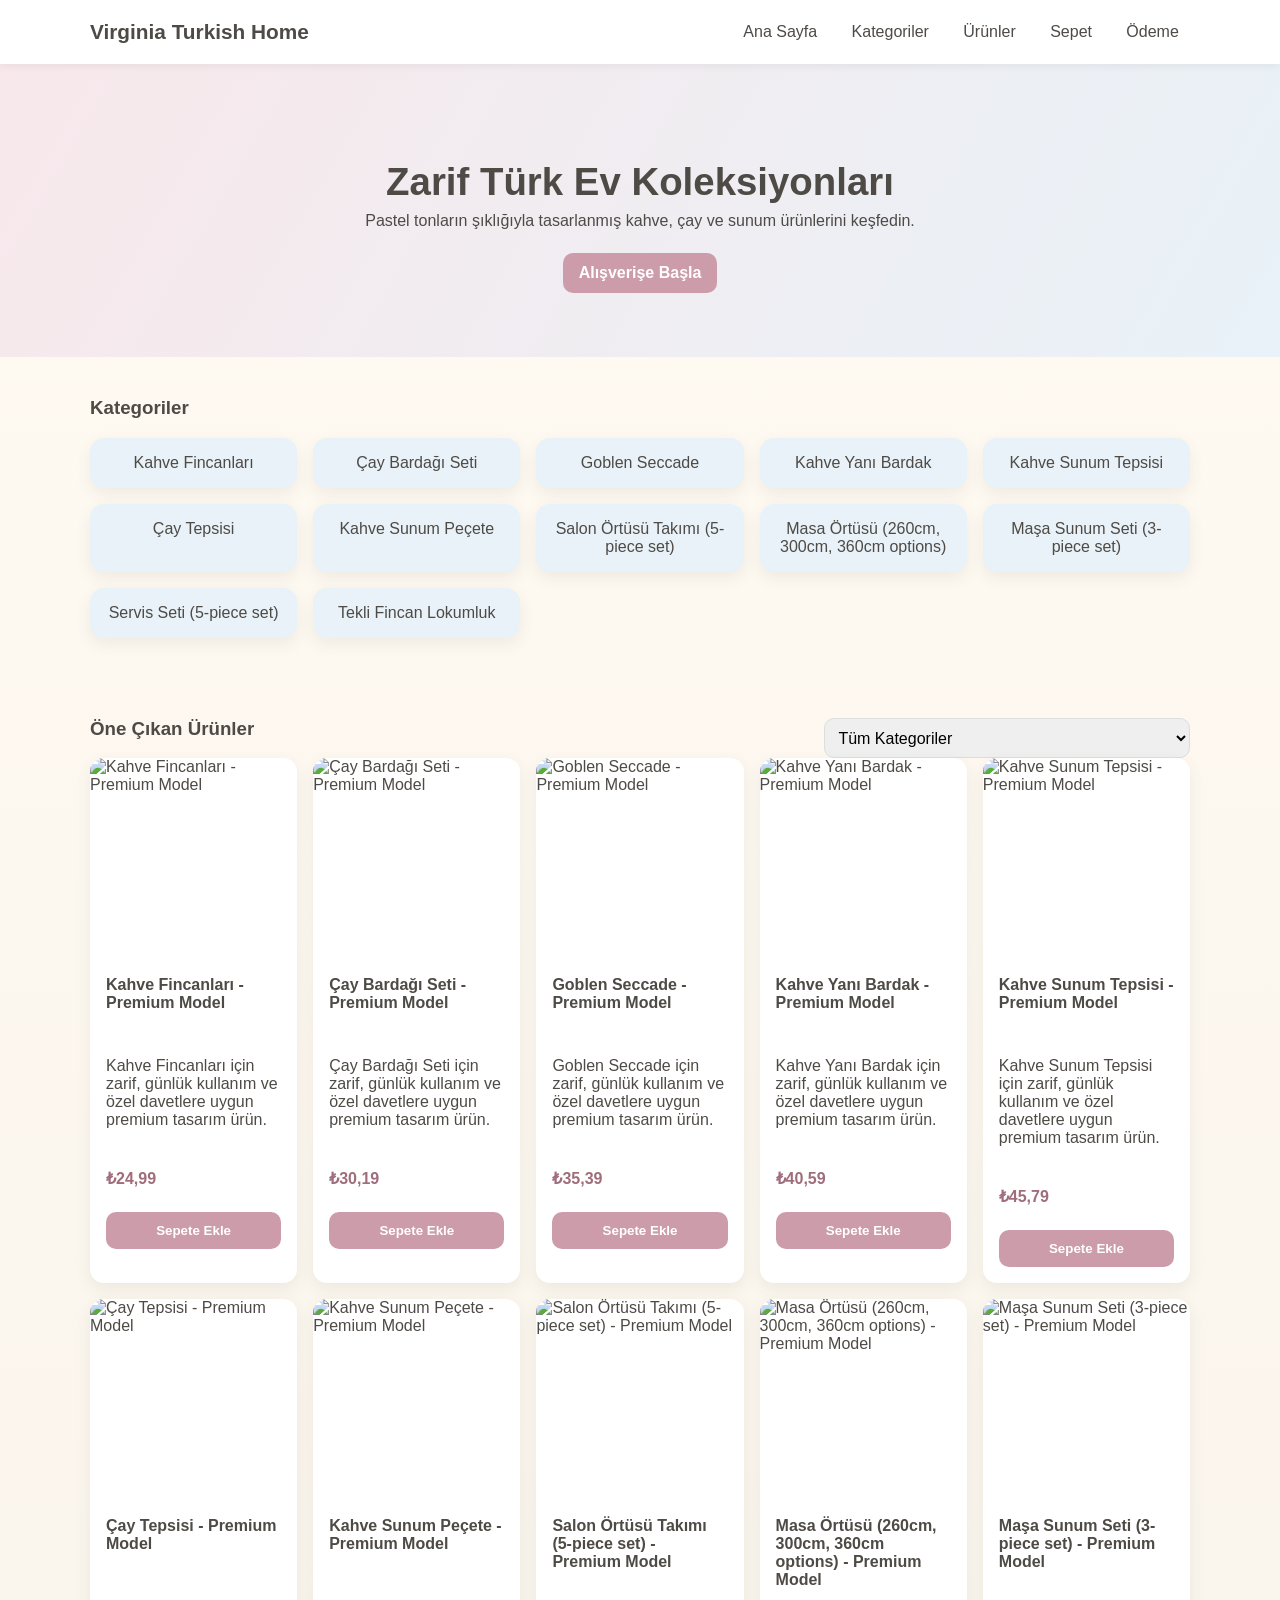
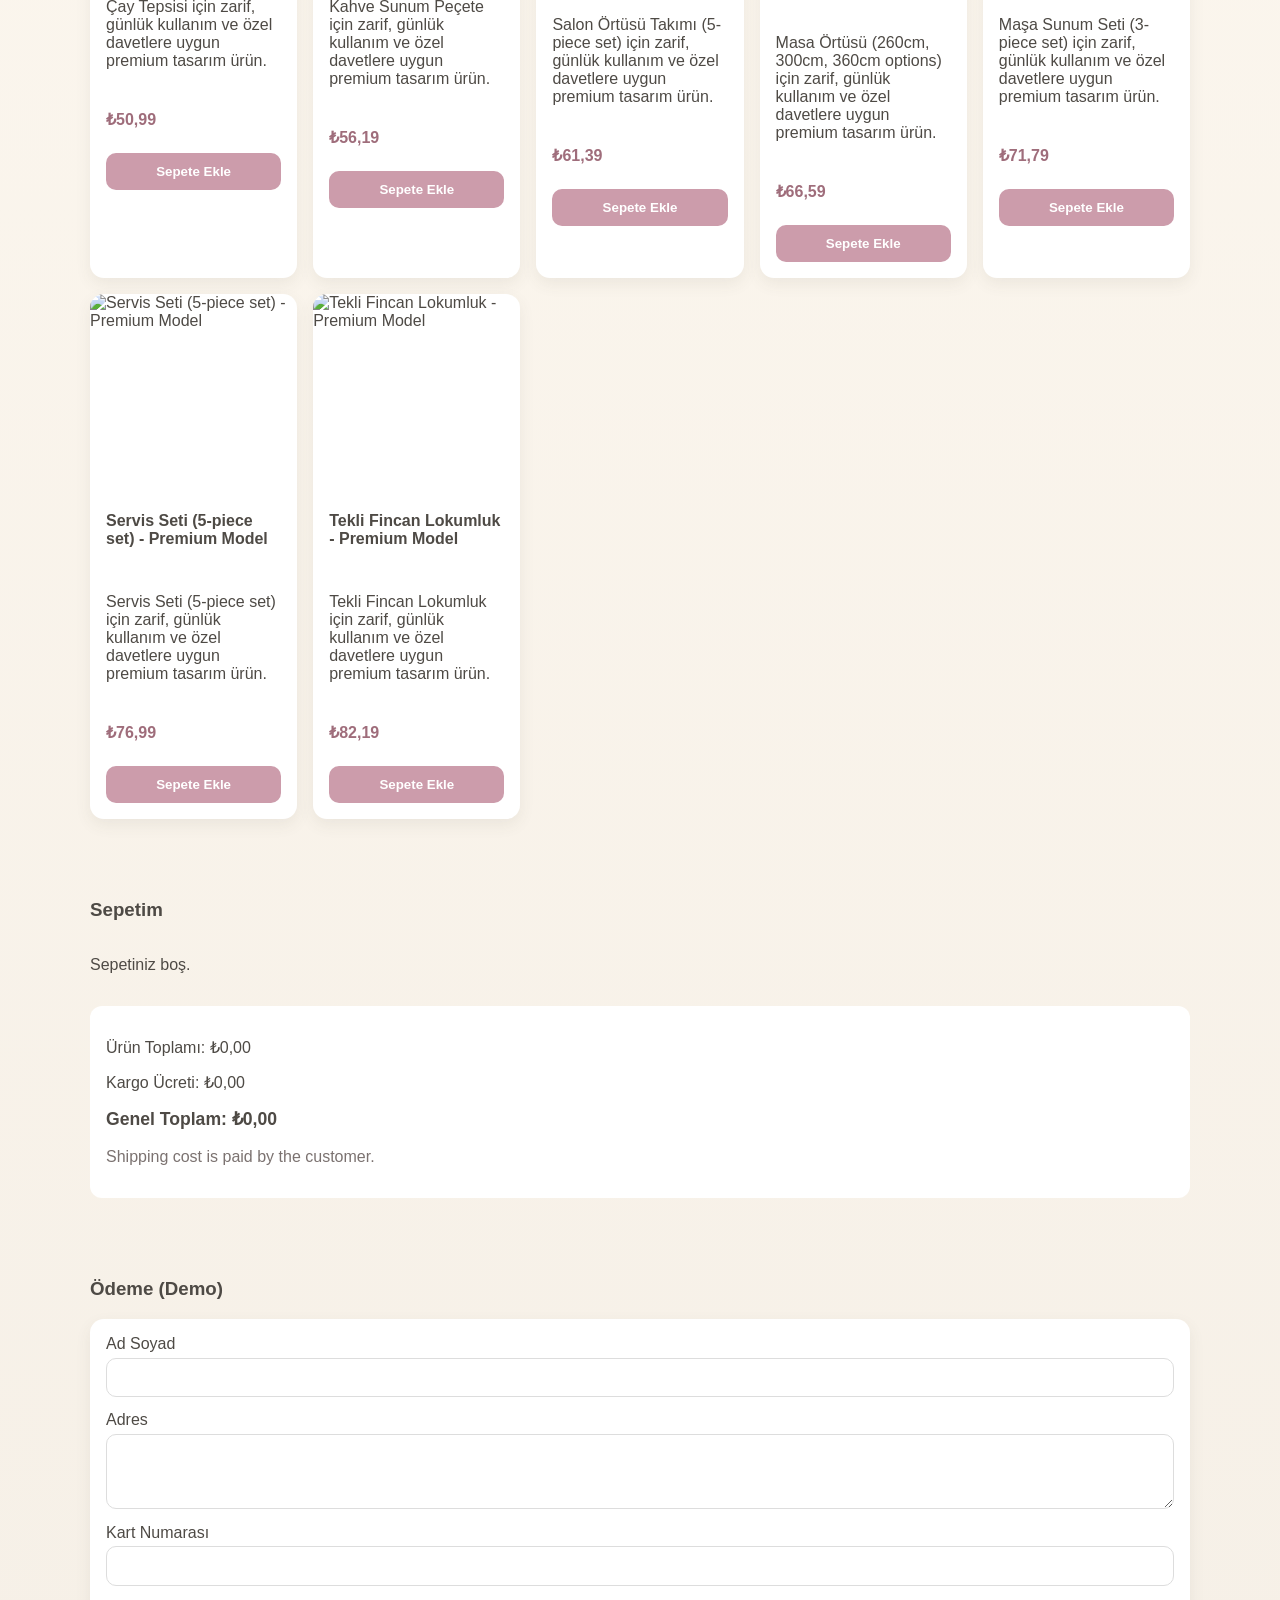
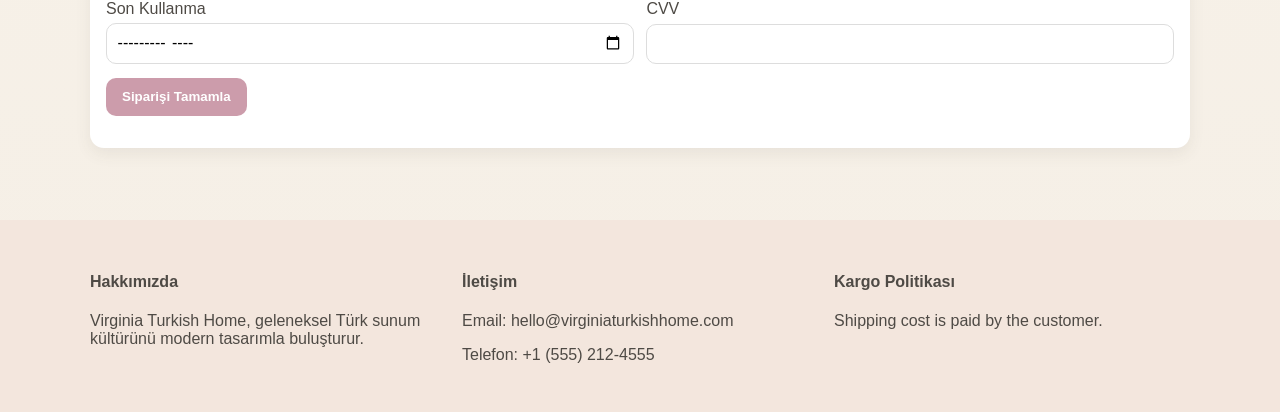
==== index.html @ e952646c "Build responsive Virginia Turkish Home ecommerce frontend" ====
<!DOCTYPE html>
<html lang="tr">
  <head>
    <meta charset="UTF-8" />
    <meta name="viewport" content="width=device-width, initial-scale=1.0" />
    <title>Virginia Turkish Home</title>
    <link rel="stylesheet" href="styles.css" />
  </head>
  <body>
    <header class="site-header">
      <div class="container header-inner">
        <h1 class="logo">Virginia Turkish Home</h1>
        <button id="menu-toggle" class="menu-toggle" aria-label="Menüyü Aç/Kapat">☰</button>
        <nav id="main-nav" class="main-nav">
          <a href="#hero">Ana Sayfa</a>
          <a href="#categories">Kategoriler</a>
          <a href="#products">Ürünler</a>
          <a href="#cart">Sepet</a>
          <a href="#checkout">Ödeme</a>
        </nav>
      </div>
    </header>

    <main>
      <section id="hero" class="hero">
        <div class="container hero-content">
          <h2>Zarif Türk Ev Koleksiyonları</h2>
          <p>
            Pastel tonların şıklığıyla tasarlanmış kahve, çay ve sunum ürünlerini
            keşfedin.
          </p>
          <a href="#products" class="btn primary-btn">Alışverişe Başla</a>
        </div>
      </section>

      <section id="categories" class="section container">
        <h3>Kategoriler</h3>
        <div id="category-list" class="category-grid"></div>
      </section>

      <section id="products" class="section container">
        <div class="section-header">
          <h3>Öne Çıkan Ürünler</h3>
          <select id="category-filter" aria-label="Kategori Filtresi">
            <option value="all">Tüm Kategoriler</option>
          </select>
        </div>
        <div id="product-grid" class="product-grid"></div>
      </section>

      <section id="cart" class="section container">
        <h3>Sepetim</h3>
        <div id="cart-items" class="cart-items"></div>
        <div class="cart-summary">
          <p>Ürün Toplamı: <span id="subtotal">₺0.00</span></p>
          <p>Kargo Ücreti: <span id="shipping">₺0.00</span></p>
          <p class="total">Genel Toplam: <span id="total">₺0.00</span></p>
          <p class="shipping-note">Shipping cost is paid by the customer.</p>
        </div>
      </section>

      <section id="checkout" class="section container">
        <h3>Ödeme (Demo)</h3>
        <form id="checkout-form" class="checkout-form">
          <div class="form-group">
            <label for="name">Ad Soyad</label>
            <input id="name" name="name" type="text" required />
          </div>
          <div class="form-group">
            <label for="address">Adres</label>
            <textarea id="address" name="address" rows="3" required></textarea>
          </div>
          <div class="form-group">
            <label for="cardNumber">Kart Numarası</label>
            <input id="cardNumber" name="cardNumber" type="text" minlength="16" maxlength="19" required />
          </div>
          <div class="form-row">
            <div class="form-group">
              <label for="expDate">Son Kullanma</label>
              <input id="expDate" name="expDate" type="month" required />
            </div>
            <div class="form-group">
              <label for="cvv">CVV</label>
              <input id="cvv" name="cvv" type="password" minlength="3" maxlength="4" required />
            </div>
          </div>
          <button type="submit" class="btn primary-btn">Siparişi Tamamla</button>
          <p id="checkout-message" class="checkout-message"></p>
        </form>
      </section>
    </main>

    <footer class="site-footer">
      <div class="container footer-grid">
        <div>
          <h4>Hakkımızda</h4>
          <p>
            Virginia Turkish Home, geleneksel Türk sunum kültürünü modern tasarımla
            buluşturur.
          </p>
        </div>
        <div>
          <h4>İletişim</h4>
          <p>Email: hello@virginiaturkishhome.com</p>
          <p>Telefon: +1 (555) 212-4555</p>
        </div>
        <div>
          <h4>Kargo Politikası</h4>
          <p>Shipping cost is paid by the customer.</p>
        </div>
      </div>
    </footer>

    <script src="app.js"></script>
  </body>
</html>
---- styles.css ----
:root {
  --beige: #f5efe6;
  --pink: #f8e8eb;
  --cream: #fffaf2;
  --blue: #e8f2f8;
  --text: #4e4a45;
  --accent: #cc9cab;
  --white: #ffffff;
  --shadow: rgba(78, 74, 69, 0.08);
}

* { box-sizing: border-box; }
body {
  margin: 0;
  font-family: "Segoe UI", Arial, sans-serif;
  color: var(--text);
  background: linear-gradient(180deg, var(--cream), var(--beige));
}
.container { width: min(1100px, 92%); margin: 0 auto; }

.site-header {
  background: var(--white);
  position: sticky;
  top: 0;
  z-index: 10;
  box-shadow: 0 2px 8px var(--shadow);
}
.header-inner { display: flex; align-items: center; justify-content: space-between; gap: 1rem; padding: 1rem 0; }
.logo { margin: 0; font-size: 1.3rem; }
.main-nav { display: flex; gap: 0.75rem; flex-wrap: wrap; }
.main-nav a { text-decoration: none; color: var(--text); padding: 0.45rem 0.7rem; border-radius: 999px; }
.main-nav a:hover { background: var(--pink); }
.menu-toggle { display: none; border: none; background: var(--blue); padding: 0.45rem 0.7rem; border-radius: 8px; }

.hero {
  background: linear-gradient(120deg, var(--pink), var(--blue));
  padding: 4rem 0;
  text-align: center;
}
.hero h2 { font-size: clamp(1.8rem, 3vw, 2.6rem); margin-bottom: 0.5rem; }
.hero p { max-width: 650px; margin: 0 auto 1.4rem; }

.btn { border: none; cursor: pointer; padding: 0.7rem 1rem; border-radius: 10px; font-weight: 600; }
.primary-btn { background: var(--accent); color: var(--white); text-decoration: none; display: inline-block; }
.primary-btn:hover { opacity: 0.9; }

.section { padding: 2.5rem 0; }
.section h3 { margin-top: 0; }
.section-header { display: flex; align-items: center; justify-content: space-between; gap: 0.75rem; }

.category-grid, .product-grid {
  display: grid;
  gap: 1rem;
  grid-template-columns: repeat(auto-fit, minmax(200px, 1fr));
}
.category-card, .product-card, .cart-row {
  background: var(--white);
  border-radius: 14px;
  box-shadow: 0 6px 16px var(--shadow);
}
.category-card { padding: 1rem; text-align: center; background: var(--blue); }
.product-card { overflow: hidden; display: flex; flex-direction: column; }
.product-card img { width: 100%; height: 180px; object-fit: cover; }
.product-content { padding: 1rem; display: grid; gap: 0.5rem; }
.price { color: #9f6d7b; font-weight: 700; }

.cart-items { display: grid; gap: 0.8rem; margin-bottom: 1rem; }
.cart-row { padding: 0.8rem; display: flex; justify-content: space-between; align-items: center; gap: 0.8rem; }
.cart-summary { background: var(--white); padding: 1rem; border-radius: 12px; }
.total { font-size: 1.1rem; font-weight: 700; }
.shipping-note { color: #7b7270; }

.checkout-form { background: var(--white); padding: 1rem; border-radius: 14px; box-shadow: 0 6px 16px var(--shadow); }
.form-group { display: grid; gap: 0.3rem; margin-bottom: 0.9rem; }
.form-row { display: grid; grid-template-columns: 1fr 1fr; gap: 0.8rem; }
input, textarea, select {
  border: 1px solid #ddd;
  border-radius: 10px;
  padding: 0.6rem;
  font: inherit;
}
.checkout-message { margin-top: 0.8rem; font-weight: 600; }

.site-footer { background: #f3e6dd; padding: 2rem 0; margin-top: 2rem; }
.footer-grid { display: grid; grid-template-columns: repeat(auto-fit, minmax(180px, 1fr)); gap: 1rem; }

@media (max-width: 768px) {
  .menu-toggle { display: inline-block; }
  .main-nav { display: none; width: 100%; }
  .main-nav.open { display: flex; }
  .header-inner { flex-wrap: wrap; }
  .form-row { grid-template-columns: 1fr; }
}
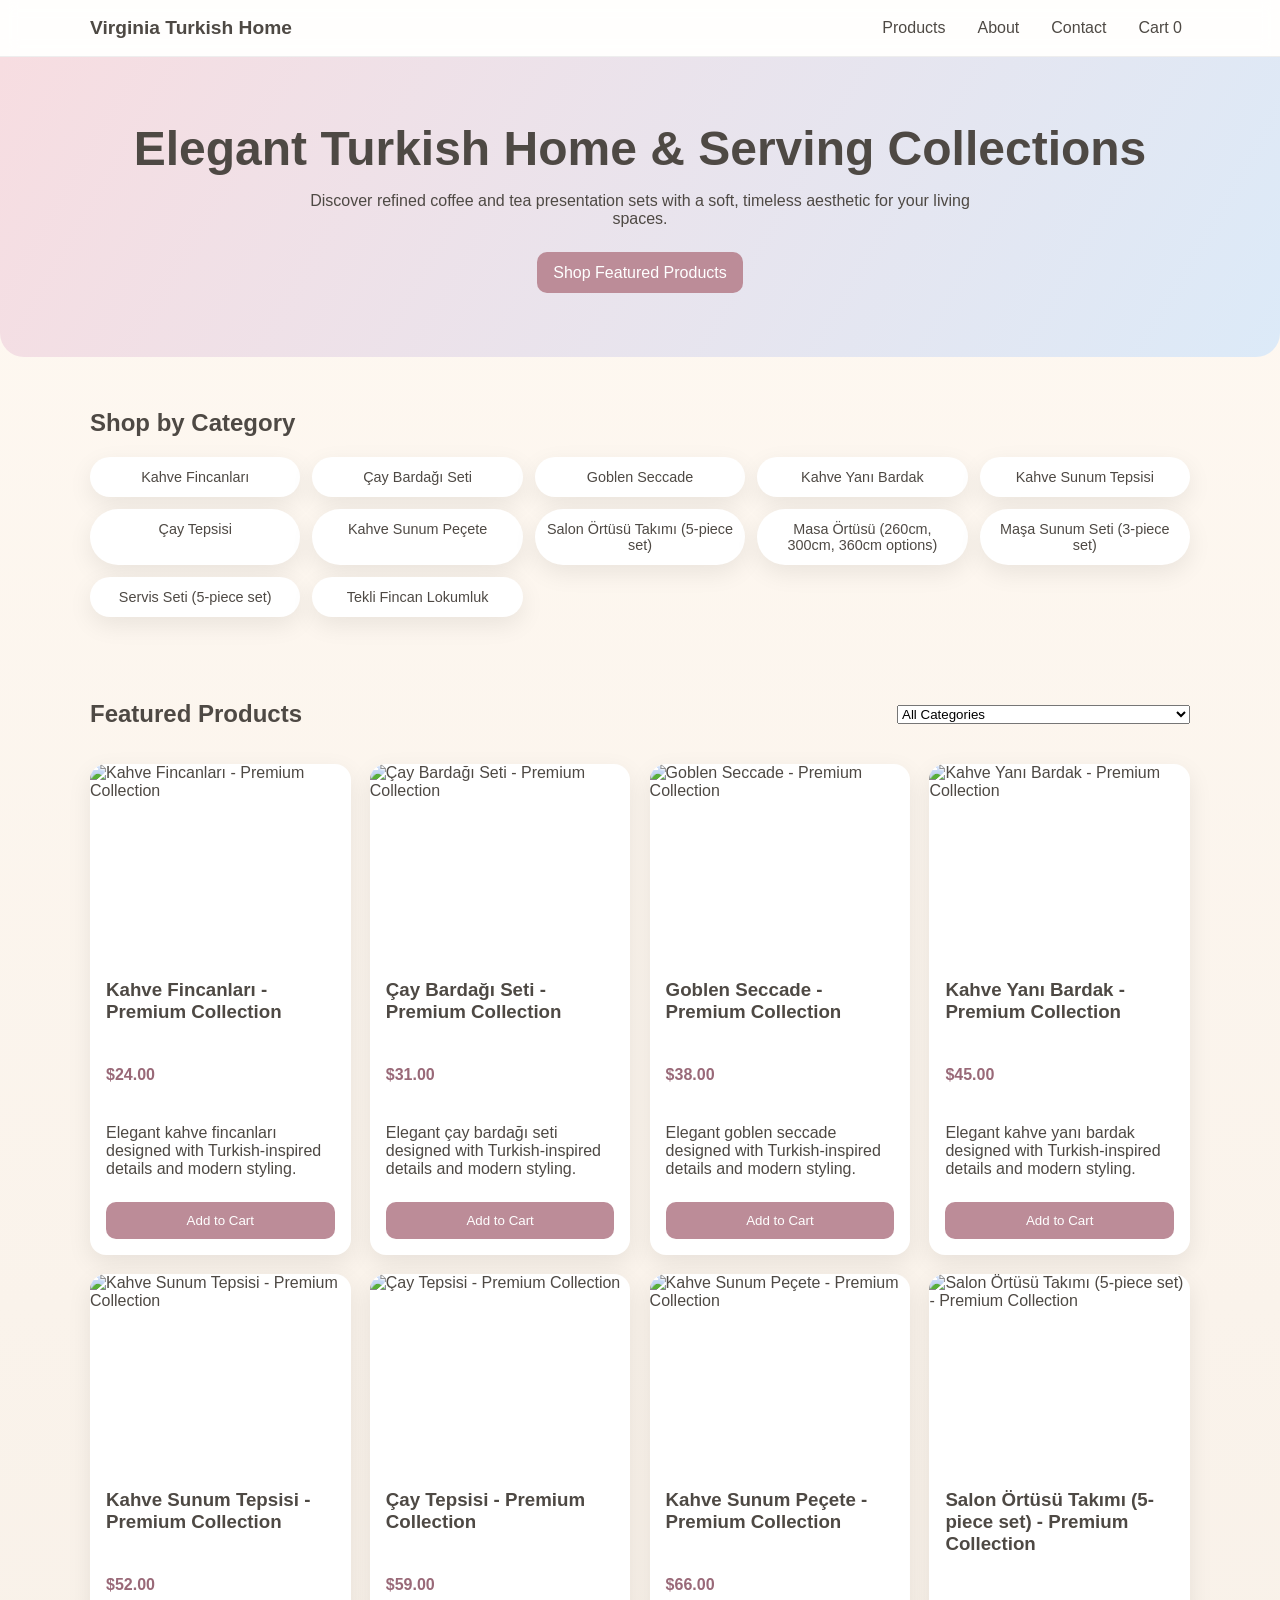
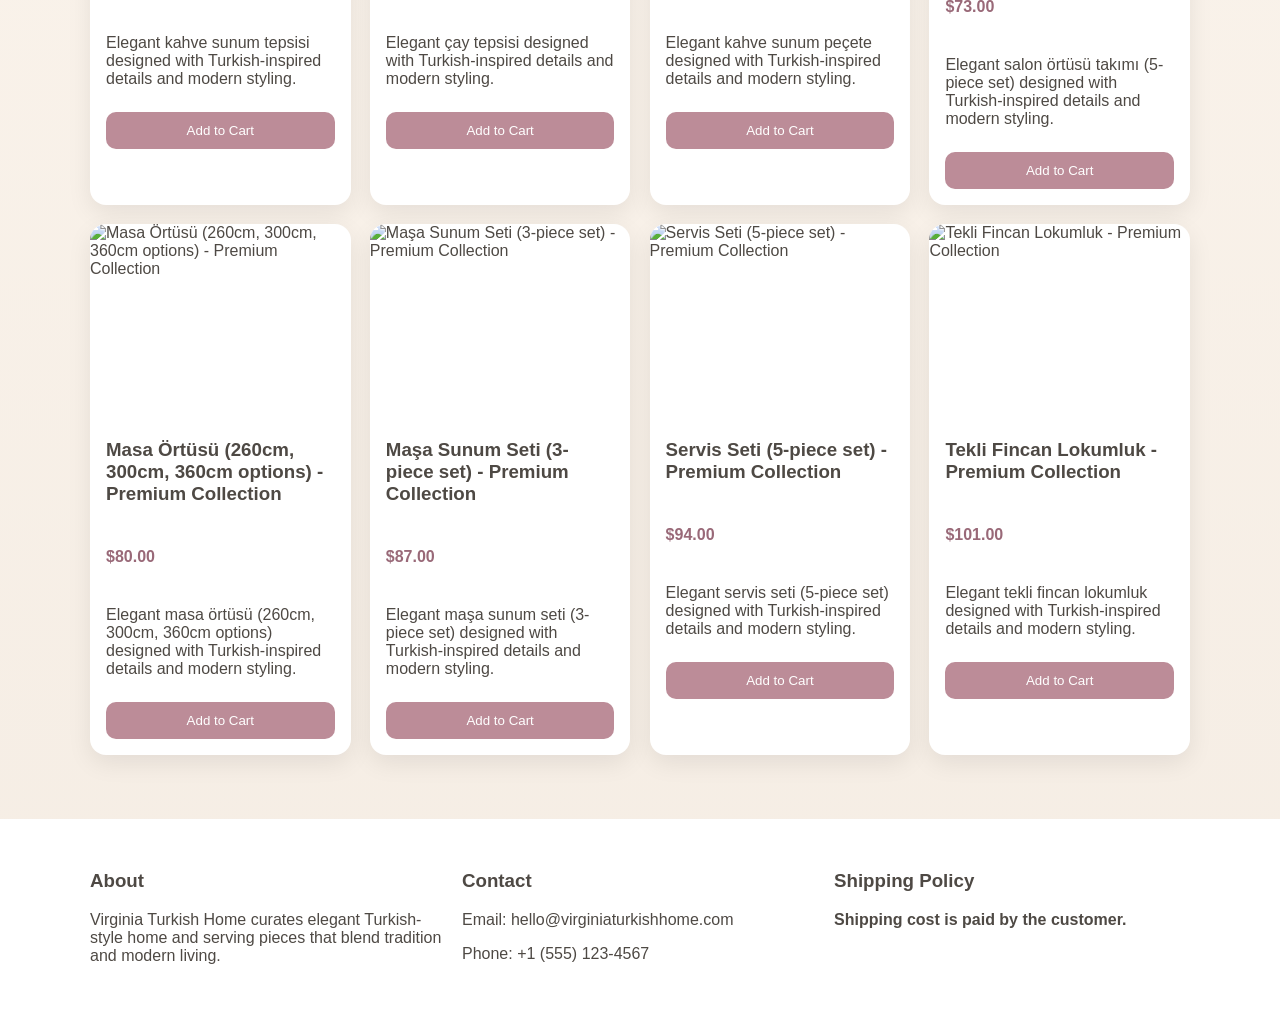
==== commit aadeff0a: "Build responsive Virginia Turkish Home e-commerce frontend" ====
--- a/index.html
+++ b/index.html
@@ -1,116 +1,68 @@
 <!DOCTYPE html>
-<html lang="tr">
-  <head>
-    <meta charset="UTF-8" />
-    <meta name="viewport" content="width=device-width, initial-scale=1.0" />
-    <title>Virginia Turkish Home</title>
-    <link rel="stylesheet" href="styles.css" />
-  </head>
-  <body>
-    <header class="site-header">
-      <div class="container header-inner">
-        <h1 class="logo">Virginia Turkish Home</h1>
-        <button id="menu-toggle" class="menu-toggle" aria-label="Menüyü Aç/Kapat">☰</button>
-        <nav id="main-nav" class="main-nav">
-          <a href="#hero">Ana Sayfa</a>
-          <a href="#categories">Kategoriler</a>
-          <a href="#products">Ürünler</a>
-          <a href="#cart">Sepet</a>
-          <a href="#checkout">Ödeme</a>
-        </nav>
+<html lang="en">
+<head>
+  <meta charset="UTF-8" />
+  <meta name="viewport" content="width=device-width, initial-scale=1.0" />
+  <title>Virginia Turkish Home</title>
+  <link rel="stylesheet" href="styles.css" />
+</head>
+<body>
+  <header class="site-header">
+    <div class="container header-inner">
+      <a href="index.html" class="logo">Virginia Turkish Home</a>
+      <button class="nav-toggle" aria-label="Toggle navigation">☰</button>
+      <nav class="site-nav" id="siteNav">
+        <a href="#products">Products</a>
+        <a href="#about">About</a>
+        <a href="#contact">Contact</a>
+        <a href="cart.html" class="cart-link">Cart <span id="cartCount">0</span></a>
+      </nav>
+    </div>
+  </header>
+
+  <section class="hero">
+    <div class="container hero-content">
+      <h1>Elegant Turkish Home & Serving Collections</h1>
+      <p>Discover refined coffee and tea presentation sets with a soft, timeless aesthetic for your living spaces.</p>
+      <a href="#products" class="btn primary">Shop Featured Products</a>
+    </div>
+  </section>
+
+  <main>
+    <section class="category-menu container">
+      <h2>Shop by Category</h2>
+      <div id="categoryList" class="category-grid"></div>
+    </section>
+
+    <section id="products" class="products-section container">
+      <div class="section-heading">
+        <h2>Featured Products</h2>
+        <select id="categoryFilter" aria-label="Filter products by category">
+          <option value="all">All Categories</option>
+        </select>
       </div>
-    </header>
+      <div id="productGrid" class="product-grid"></div>
+    </section>
+  </main>
 
-    <main>
-      <section id="hero" class="hero">
-        <div class="container hero-content">
-          <h2>Zarif Türk Ev Koleksiyonları</h2>
-          <p>
-            Pastel tonların şıklığıyla tasarlanmış kahve, çay ve sunum ürünlerini
-            keşfedin.
-          </p>
-          <a href="#products" class="btn primary-btn">Alışverişe Başla</a>
-        </div>
-      </section>
+  <footer class="site-footer">
+    <div class="container footer-grid">
+      <div id="about">
+        <h3>About</h3>
+        <p>Virginia Turkish Home curates elegant Turkish-style home and serving pieces that blend tradition and modern living.</p>
+      </div>
+      <div id="contact">
+        <h3>Contact</h3>
+        <p>Email: hello@virginiaturkishhome.com</p>
+        <p>Phone: +1 (555) 123-4567</p>
+      </div>
+      <div>
+        <h3>Shipping Policy</h3>
+        <p><strong>Shipping cost is paid by the customer.</strong></p>
+      </div>
+    </div>
+  </footer>
 
-      <section id="categories" class="section container">
-        <h3>Kategoriler</h3>
-        <div id="category-list" class="category-grid"></div>
-      </section>
-
-      <section id="products" class="section container">
-        <div class="section-header">
-          <h3>Öne Çıkan Ürünler</h3>
-          <select id="category-filter" aria-label="Kategori Filtresi">
-            <option value="all">Tüm Kategoriler</option>
-          </select>
-        </div>
-        <div id="product-grid" class="product-grid"></div>
-      </section>
-
-      <section id="cart" class="section container">
-        <h3>Sepetim</h3>
-        <div id="cart-items" class="cart-items"></div>
-        <div class="cart-summary">
-          <p>Ürün Toplamı: <span id="subtotal">₺0.00</span></p>
-          <p>Kargo Ücreti: <span id="shipping">₺0.00</span></p>
-          <p class="total">Genel Toplam: <span id="total">₺0.00</span></p>
-          <p class="shipping-note">Shipping cost is paid by the customer.</p>
-        </div>
-      </section>
-
-      <section id="checkout" class="section container">
-        <h3>Ödeme (Demo)</h3>
-        <form id="checkout-form" class="checkout-form">
-          <div class="form-group">
-            <label for="name">Ad Soyad</label>
-            <input id="name" name="name" type="text" required />
-          </div>
-          <div class="form-group">
-            <label for="address">Adres</label>
-            <textarea id="address" name="address" rows="3" required></textarea>
-          </div>
-          <div class="form-group">
-            <label for="cardNumber">Kart Numarası</label>
-            <input id="cardNumber" name="cardNumber" type="text" minlength="16" maxlength="19" required />
-          </div>
-          <div class="form-row">
-            <div class="form-group">
-              <label for="expDate">Son Kullanma</label>
-              <input id="expDate" name="expDate" type="month" required />
-            </div>
-            <div class="form-group">
-              <label for="cvv">CVV</label>
-              <input id="cvv" name="cvv" type="password" minlength="3" maxlength="4" required />
-            </div>
-          </div>
-          <button type="submit" class="btn primary-btn">Siparişi Tamamla</button>
-          <p id="checkout-message" class="checkout-message"></p>
-        </form>
-      </section>
-    </main>
-
-    <footer class="site-footer">
-      <div class="container footer-grid">
-        <div>
-          <h4>Hakkımızda</h4>
-          <p>
-            Virginia Turkish Home, geleneksel Türk sunum kültürünü modern tasarımla
-            buluşturur.
-          </p>
-        </div>
-        <div>
-          <h4>İletişim</h4>
-          <p>Email: hello@virginiaturkishhome.com</p>
-          <p>Telefon: +1 (555) 212-4555</p>
-        </div>
-        <div>
-          <h4>Kargo Politikası</h4>
-          <p>Shipping cost is paid by the customer.</p>
-        </div>
-      </div>
-    </footer>
-
-    <script src="app.js"></script>
-  </body>
+  <script src="script.js"></script>
+</body>
 </html>
--- a/styles.css
+++ b/styles.css
@@ -1,93 +1,113 @@
 :root {
-  --beige: #f5efe6;
-  --pink: #f8e8eb;
-  --cream: #fffaf2;
-  --blue: #e8f2f8;
-  --text: #4e4a45;
-  --accent: #cc9cab;
-  --white: #ffffff;
-  --shadow: rgba(78, 74, 69, 0.08);
+  --beige: #f5ede4;
+  --pink: #f7dde1;
+  --cream: #fff9f2;
+  --blue: #dceaf8;
+  --text: #4e4944;
+  --accent: #bc8c98;
+  --shadow: 0 8px 24px rgba(0, 0, 0, 0.08);
 }
 
 * { box-sizing: border-box; }
 body {
   margin: 0;
-  font-family: "Segoe UI", Arial, sans-serif;
+  font-family: "Segoe UI", Roboto, Helvetica, Arial, sans-serif;
   color: var(--text);
   background: linear-gradient(180deg, var(--cream), var(--beige));
 }
 .container { width: min(1100px, 92%); margin: 0 auto; }
 
 .site-header {
-  background: var(--white);
+  background: rgba(255, 255, 255, 0.85);
+  backdrop-filter: blur(8px);
+  border-bottom: 1px solid #eee;
   position: sticky;
   top: 0;
   z-index: 10;
-  box-shadow: 0 2px 8px var(--shadow);
 }
-.header-inner { display: flex; align-items: center; justify-content: space-between; gap: 1rem; padding: 1rem 0; }
-.logo { margin: 0; font-size: 1.3rem; }
-.main-nav { display: flex; gap: 0.75rem; flex-wrap: wrap; }
-.main-nav a { text-decoration: none; color: var(--text); padding: 0.45rem 0.7rem; border-radius: 999px; }
-.main-nav a:hover { background: var(--pink); }
-.menu-toggle { display: none; border: none; background: var(--blue); padding: 0.45rem 0.7rem; border-radius: 8px; }
+.header-inner { display: flex; align-items: center; justify-content: space-between; padding: 0.9rem 0; }
+.logo { text-decoration: none; color: var(--text); font-weight: 700; font-size: 1.2rem; }
+.site-nav { display: flex; gap: 1rem; align-items: center; }
+.site-nav a { text-decoration: none; color: var(--text); padding: 0.3rem 0.5rem; border-radius: 8px; }
+.site-nav a:hover { background: var(--pink); }
+.nav-toggle { display: none; border: none; background: var(--pink); padding: 0.5rem; border-radius: 8px; }
 
 .hero {
   background: linear-gradient(120deg, var(--pink), var(--blue));
-  padding: 4rem 0;
+  border-radius: 0 0 24px 24px;
+}
+.hero-content { padding: 4rem 0; text-align: center; }
+.hero h1 { margin: 0 0 1rem; font-size: clamp(1.8rem, 4vw, 3rem); }
+.hero p { margin: 0 auto 1.5rem; max-width: 700px; }
+
+.btn { border: none; border-radius: 10px; padding: 0.7rem 1rem; cursor: pointer; }
+.btn.primary { background: var(--accent); color: #fff; text-decoration: none; display: inline-block; }
+
+.category-menu, .products-section { padding: 2rem 0; }
+.category-grid {
+  display: grid;
+  grid-template-columns: repeat(auto-fit, minmax(180px, 1fr));
+  gap: 0.75rem;
+}
+.category-pill {
+  background: #fff;
+  padding: 0.75rem;
+  border-radius: 999px;
   text-align: center;
+  box-shadow: var(--shadow);
+  font-size: 0.9rem;
 }
-.hero h2 { font-size: clamp(1.8rem, 3vw, 2.6rem); margin-bottom: 0.5rem; }
-.hero p { max-width: 650px; margin: 0 auto 1.4rem; }
+.section-heading { display: flex; justify-content: space-between; align-items: center; gap: 1rem; flex-wrap: wrap; }
 
-.btn { border: none; cursor: pointer; padding: 0.7rem 1rem; border-radius: 10px; font-weight: 600; }
-.primary-btn { background: var(--accent); color: var(--white); text-decoration: none; display: inline-block; }
-.primary-btn:hover { opacity: 0.9; }
-
-.section { padding: 2.5rem 0; }
-.section h3 { margin-top: 0; }
-.section-header { display: flex; align-items: center; justify-content: space-between; gap: 0.75rem; }
-
-.category-grid, .product-grid {
+.product-grid {
   display: grid;
-  gap: 1rem;
-  grid-template-columns: repeat(auto-fit, minmax(200px, 1fr));
+  grid-template-columns: repeat(auto-fit, minmax(240px, 1fr));
+  gap: 1.2rem;
+  margin-top: 1rem;
 }
-.category-card, .product-card, .cart-row {
-  background: var(--white);
-  border-radius: 14px;
-  box-shadow: 0 6px 16px var(--shadow);
+.product-card {
+  background: #fff;
+  border-radius: 16px;
+  overflow: hidden;
+  box-shadow: var(--shadow);
+  display: flex;
+  flex-direction: column;
 }
-.category-card { padding: 1rem; text-align: center; background: var(--blue); }
-.product-card { overflow: hidden; display: flex; flex-direction: column; }
 .product-card img { width: 100%; height: 180px; object-fit: cover; }
 .product-content { padding: 1rem; display: grid; gap: 0.5rem; }
-.price { color: #9f6d7b; font-weight: 700; }
+.price { font-weight: 700; color: #996978; }
 
-.cart-items { display: grid; gap: 0.8rem; margin-bottom: 1rem; }
-.cart-row { padding: 0.8rem; display: flex; justify-content: space-between; align-items: center; gap: 0.8rem; }
-.cart-summary { background: var(--white); padding: 1rem; border-radius: 12px; }
-.total { font-size: 1.1rem; font-weight: 700; }
-.shipping-note { color: #7b7270; }
+.site-footer { background: #fff; margin-top: 2rem; padding: 2rem 0; }
+.footer-grid { display: grid; grid-template-columns: repeat(auto-fit, minmax(220px, 1fr)); gap: 1rem; }
 
-.checkout-form { background: var(--white); padding: 1rem; border-radius: 14px; box-shadow: 0 6px 16px var(--shadow); }
-.form-group { display: grid; gap: 0.3rem; margin-bottom: 0.9rem; }
-.form-row { display: grid; grid-template-columns: 1fr 1fr; gap: 0.8rem; }
-input, textarea, select {
-  border: 1px solid #ddd;
-  border-radius: 10px;
-  padding: 0.6rem;
-  font: inherit;
+.cart-layout {
+  padding: 2rem 0;
+  display: grid;
+  grid-template-columns: 2fr 1fr;
+  gap: 1.5rem;
 }
-.checkout-message { margin-top: 0.8rem; font-weight: 600; }
+.cart-items { display: grid; gap: 0.8rem; }
+.cart-item { background: #fff; padding: 0.9rem; border-radius: 14px; display: flex; justify-content: space-between; align-items: center; box-shadow: var(--shadow); }
+.checkout-card { background: #fff; padding: 1rem; border-radius: 14px; box-shadow: var(--shadow); height: fit-content; }
+.checkout-form { display: grid; gap: 0.7rem; }
+.checkout-form label { display: grid; gap: 0.25rem; font-size: 0.9rem; }
+.checkout-form input { padding: 0.55rem; border-radius: 8px; border: 1px solid #ddd; }
+.total-row { font-size: 1.2rem; font-weight: 700; }
+.checkout-message { margin-top: 0.8rem; color: #2f7a54; }
 
-.site-footer { background: #f3e6dd; padding: 2rem 0; margin-top: 2rem; }
-.footer-grid { display: grid; grid-template-columns: repeat(auto-fit, minmax(180px, 1fr)); gap: 1rem; }
-
-@media (max-width: 768px) {
-  .menu-toggle { display: inline-block; }
-  .main-nav { display: none; width: 100%; }
-  .main-nav.open { display: flex; }
-  .header-inner { flex-wrap: wrap; }
-  .form-row { grid-template-columns: 1fr; }
+@media (max-width: 800px) {
+  .cart-layout { grid-template-columns: 1fr; }
+  .nav-toggle { display: block; }
+  .site-nav {
+    display: none;
+    position: absolute;
+    top: 62px;
+    right: 4%;
+    background: #fff;
+    border-radius: 10px;
+    box-shadow: var(--shadow);
+    flex-direction: column;
+    padding: 0.7rem;
+  }
+  .site-nav.open { display: flex; }
 }
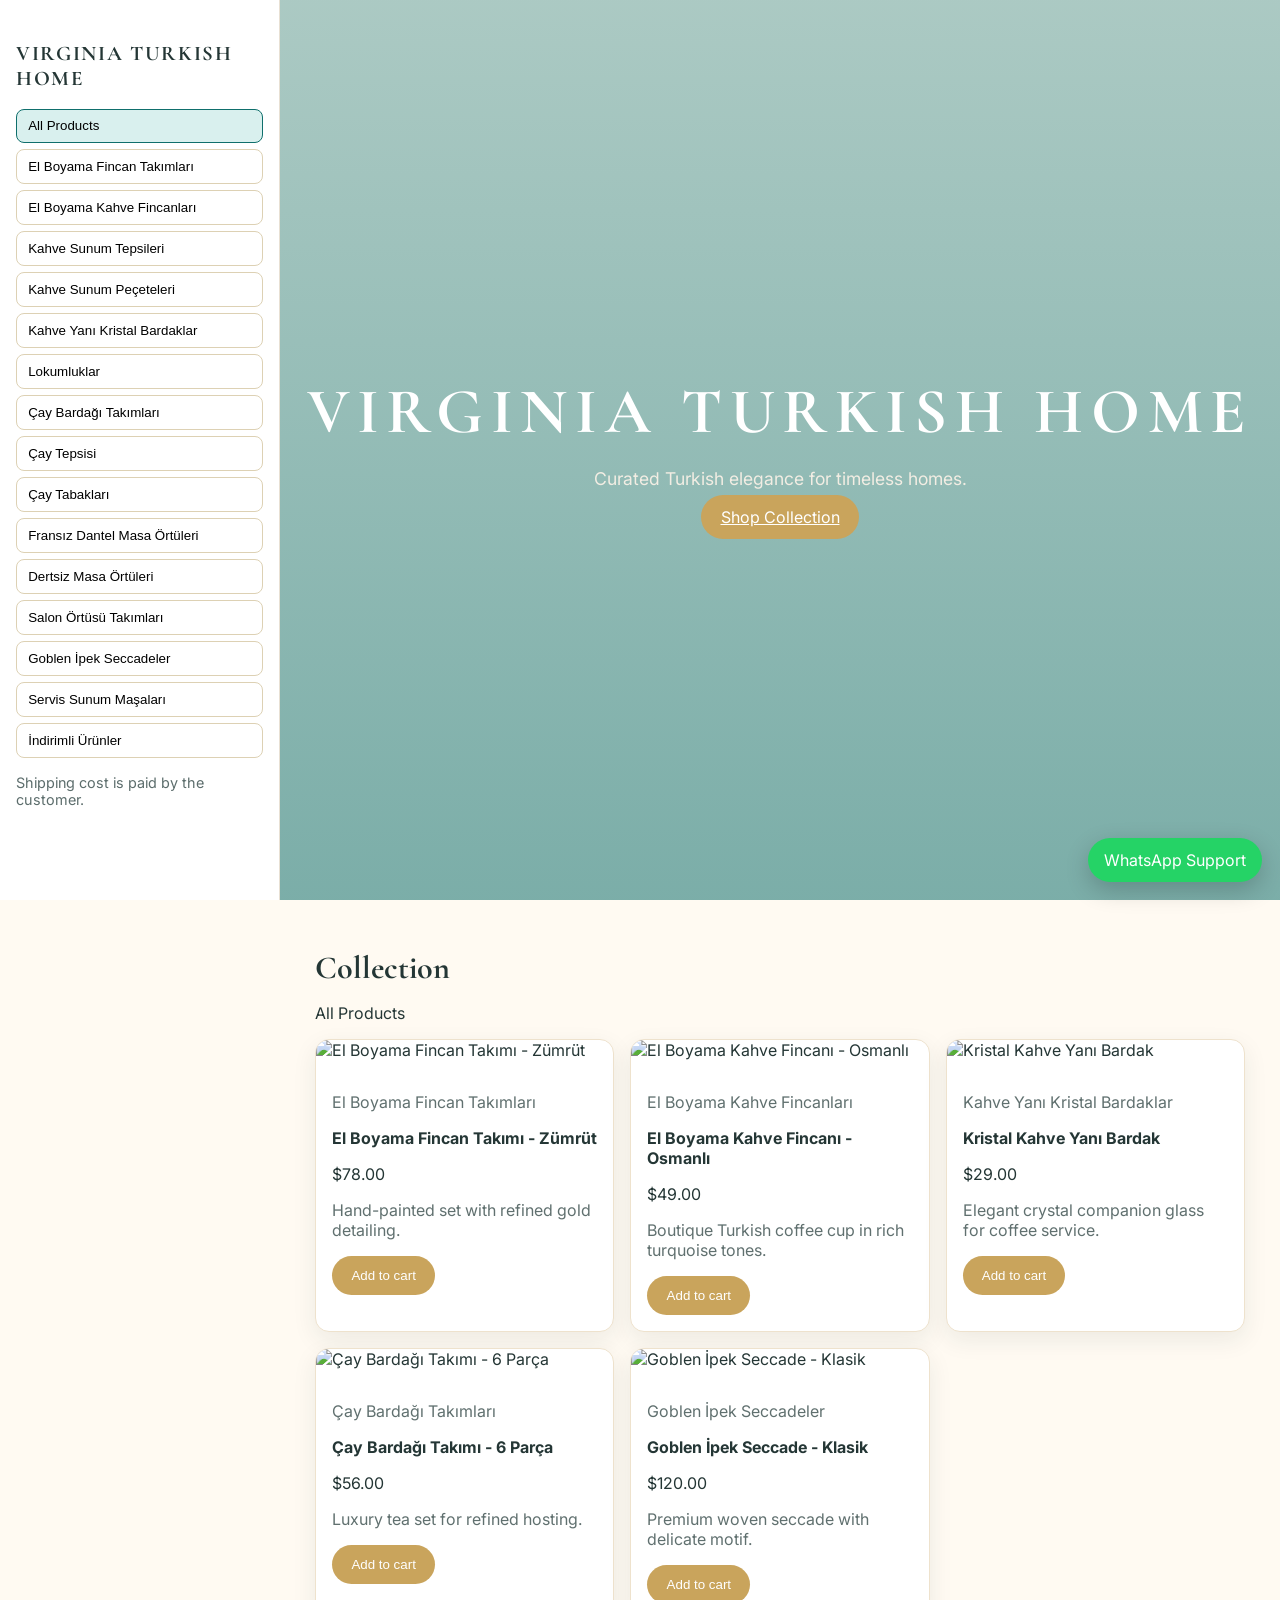
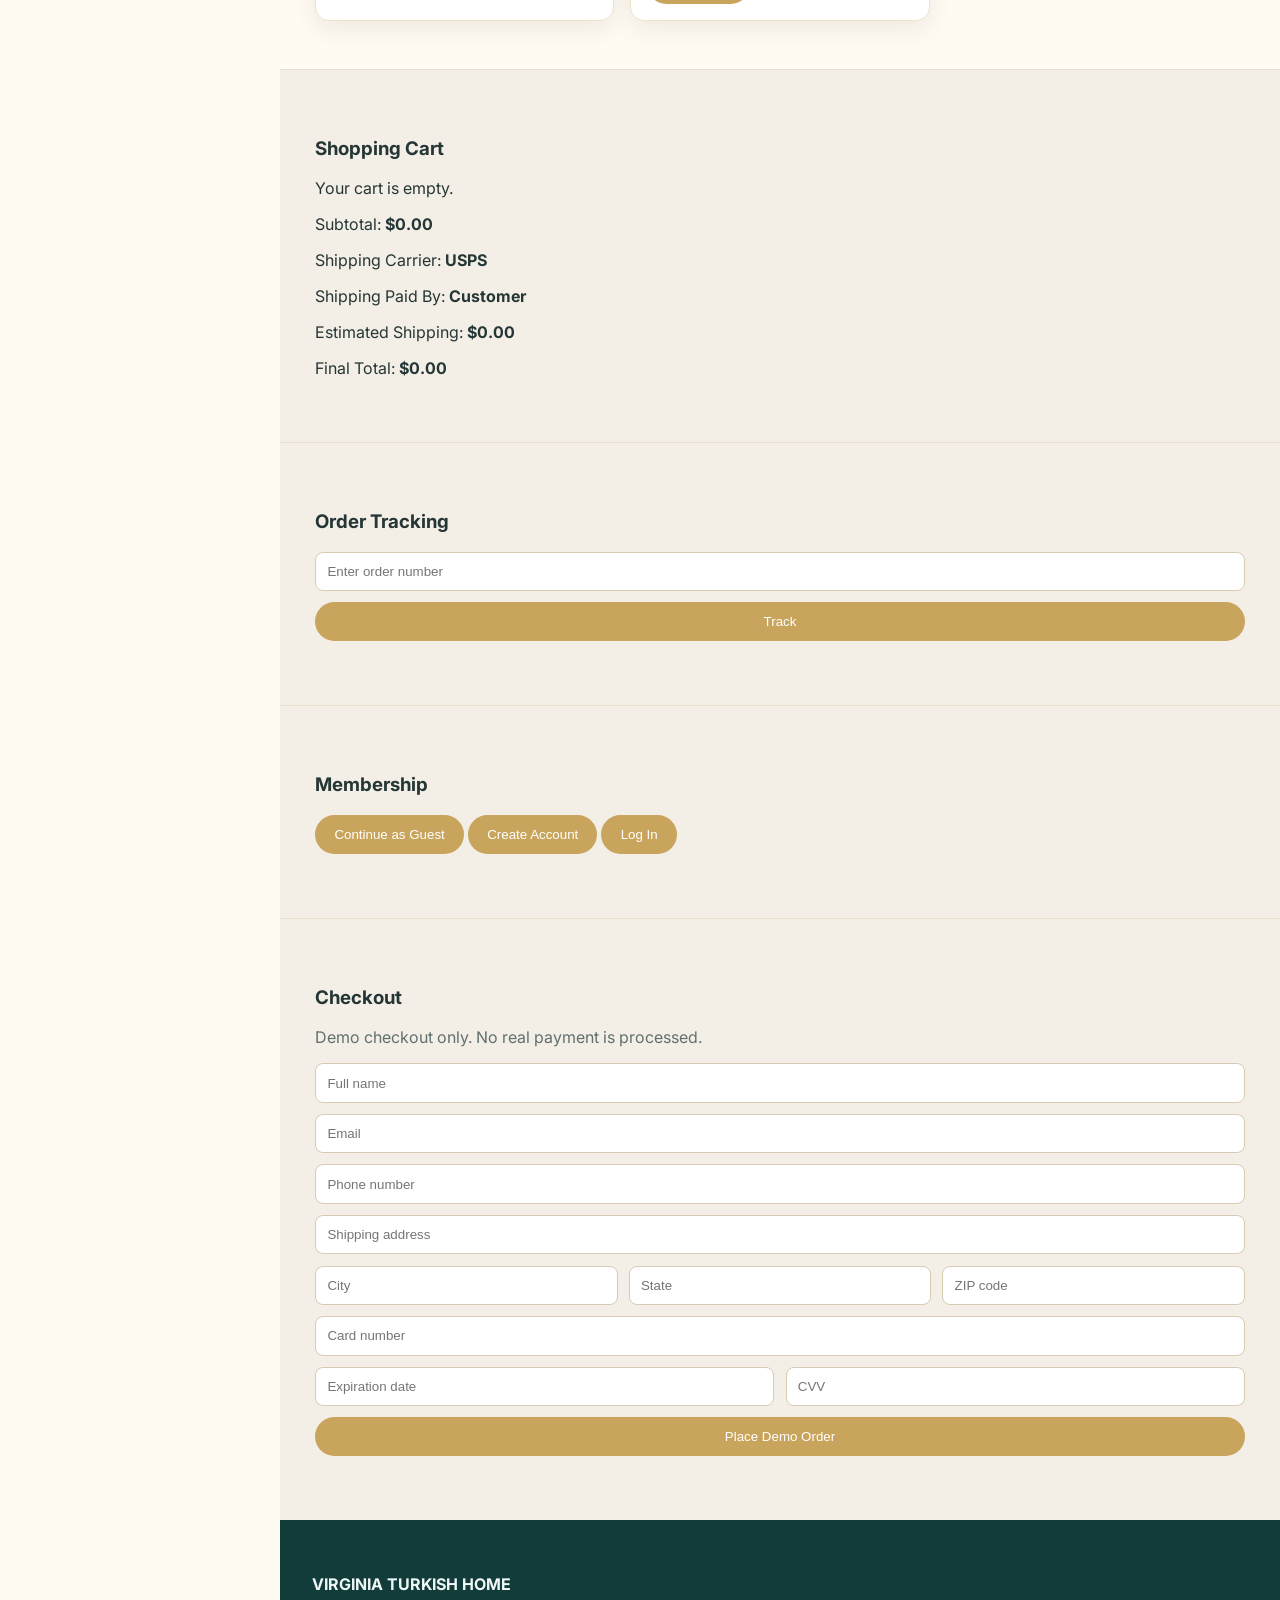
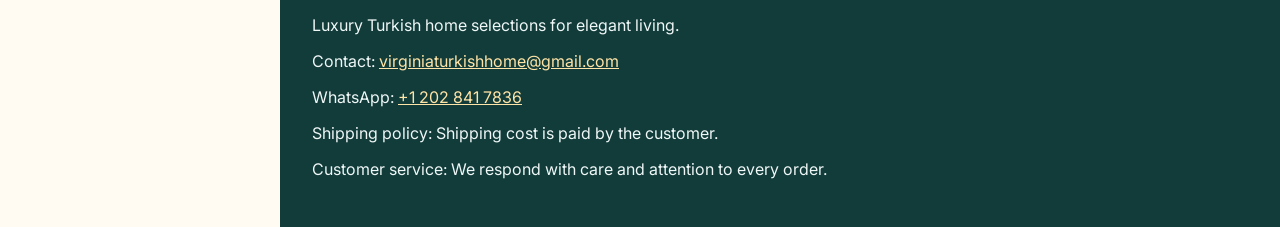
==== commit 2e110ff7: "Redesign storefront as premium turquoise luxury boutique" ====
--- a/index.html
+++ b/index.html
@@ -1,68 +1,107 @@
 <!DOCTYPE html>
 <html lang="en">
-<head>
-  <meta charset="UTF-8" />
-  <meta name="viewport" content="width=device-width, initial-scale=1.0" />
-  <title>Virginia Turkish Home</title>
-  <link rel="stylesheet" href="styles.css" />
-</head>
-<body>
-  <header class="site-header">
-    <div class="container header-inner">
-      <a href="index.html" class="logo">Virginia Turkish Home</a>
-      <button class="nav-toggle" aria-label="Toggle navigation">☰</button>
-      <nav class="site-nav" id="siteNav">
-        <a href="#products">Products</a>
-        <a href="#about">About</a>
-        <a href="#contact">Contact</a>
-        <a href="cart.html" class="cart-link">Cart <span id="cartCount">0</span></a>
-      </nav>
-    </div>
-  </header>
+  <head>
+    <meta charset="UTF-8" />
+    <meta name="viewport" content="width=device-width, initial-scale=1.0" />
+    <title>VIRGINIA TURKISH HOME</title>
+    <link rel="preconnect" href="https://fonts.googleapis.com" />
+    <link rel="preconnect" href="https://fonts.gstatic.com" crossorigin />
+    <link href="https://fonts.googleapis.com/css2?family=Cormorant+Garamond:wght@500;600;700&family=Inter:wght@400;500;600&display=swap" rel="stylesheet" />
+    <link rel="stylesheet" href="styles.css" />
+  </head>
+  <body>
+    <button id="mobileMenuBtn" class="mobile-menu-btn" aria-label="Open menu">☰ Menu</button>
+    <aside class="sidebar" id="sidebar">
+      <div class="brand-block">
+        <img id="brandLogo" class="brand-logo hidden" alt="Brand logo" />
+        <h1>VIRGINIA TURKISH HOME</h1>
+      </div>
+      <nav id="categoryMenu" class="category-menu"></nav>
+      <p class="sidebar-note">Shipping cost is paid by the customer.</p>
+    </aside>
 
-  <section class="hero">
-    <div class="container hero-content">
-      <h1>Elegant Turkish Home & Serving Collections</h1>
-      <p>Discover refined coffee and tea presentation sets with a soft, timeless aesthetic for your living spaces.</p>
-      <a href="#products" class="btn primary">Shop Featured Products</a>
-    </div>
-  </section>
+    <main class="main-content">
+      <section class="hero" id="top">
+        <div class="hero-overlay">
+          <h2>VIRGINIA TURKISH HOME</h2>
+          <p>Curated Turkish elegance for timeless homes.</p>
+          <a href="#products" class="btn-gold">Shop Collection</a>
+        </div>
+      </section>
 
-  <main>
-    <section class="category-menu container">
-      <h2>Shop by Category</h2>
-      <div id="categoryList" class="category-grid"></div>
-    </section>
+      <section id="products" class="section">
+        <div class="section-title-wrap">
+          <h3>Collection</h3>
+          <p id="activeCategoryText">All Products</p>
+        </div>
+        <div id="productGrid" class="product-grid"></div>
+      </section>
 
-    <section id="products" class="products-section container">
-      <div class="section-heading">
-        <h2>Featured Products</h2>
-        <select id="categoryFilter" aria-label="Filter products by category">
-          <option value="all">All Categories</option>
-        </select>
-      </div>
-      <div id="productGrid" class="product-grid"></div>
-    </section>
-  </main>
+      <section id="cart" class="section card-panel">
+        <h3>Shopping Cart</h3>
+        <div id="cartItems"></div>
+        <div class="totals">
+          <p>Subtotal: <strong id="subtotal">$0.00</strong></p>
+          <p>Shipping Carrier: <strong>USPS</strong></p>
+          <p>Shipping Paid By: <strong>Customer</strong></p>
+          <p>Estimated Shipping: <strong id="shipping">$0.00</strong></p>
+          <p class="final">Final Total: <strong id="finalTotal">$0.00</strong></p>
+        </div>
+      </section>
 
-  <footer class="site-footer">
-    <div class="container footer-grid">
-      <div id="about">
-        <h3>About</h3>
-        <p>Virginia Turkish Home curates elegant Turkish-style home and serving pieces that blend tradition and modern living.</p>
-      </div>
-      <div id="contact">
-        <h3>Contact</h3>
-        <p>Email: hello@virginiaturkishhome.com</p>
-        <p>Phone: +1 (555) 123-4567</p>
-      </div>
-      <div>
-        <h3>Shipping Policy</h3>
-        <p><strong>Shipping cost is paid by the customer.</strong></p>
-      </div>
-    </div>
-  </footer>
+      <section id="tracking" class="section card-panel">
+        <h3>Order Tracking</h3>
+        <form id="trackingForm" class="inline-form">
+          <input type="text" id="orderNumber" placeholder="Enter order number" required />
+          <button type="submit" class="btn-gold">Track</button>
+        </form>
+        <p id="trackingStatus"></p>
+      </section>
 
-  <script src="script.js"></script>
-</body>
+      <section id="membership" class="section card-panel">
+        <h3>Membership</h3>
+        <div class="membership-actions">
+          <button class="btn-gold" data-member="guest">Continue as Guest</button>
+          <button class="btn-gold" data-member="create">Create Account</button>
+          <button class="btn-gold" data-member="login">Log In</button>
+        </div>
+        <p id="membershipMessage"></p>
+      </section>
+
+      <section id="checkout" class="section card-panel">
+        <h3>Checkout</h3>
+        <p class="muted">Demo checkout only. No real payment is processed.</p>
+        <form id="checkoutForm" class="checkout-form">
+          <input name="fullName" placeholder="Full name" required />
+          <input name="email" type="email" placeholder="Email" required />
+          <input name="phone" placeholder="Phone number" required />
+          <input name="address" placeholder="Shipping address" required />
+          <div class="grid-3">
+            <input name="city" placeholder="City" required />
+            <input name="state" placeholder="State" required />
+            <input name="zip" placeholder="ZIP code" required />
+          </div>
+          <input name="card" placeholder="Card number" required />
+          <div class="grid-2">
+            <input name="exp" placeholder="Expiration date" required />
+            <input name="cvv" placeholder="CVV" required />
+          </div>
+          <button type="submit" class="btn-gold">Place Demo Order</button>
+        </form>
+        <p id="checkoutMessage"></p>
+      </section>
+
+      <footer class="footer">
+        <h4>VIRGINIA TURKISH HOME</h4>
+        <p>Luxury Turkish home selections for elegant living.</p>
+        <p>Contact: <a href="mailto:virginiaturkishhome@gmail.com">virginiaturkishhome@gmail.com</a></p>
+        <p>WhatsApp: <a href="https://wa.me/12028417836" target="_blank" rel="noreferrer">+1 202 841 7836</a></p>
+        <p>Shipping policy: Shipping cost is paid by the customer.</p>
+        <p>Customer service: We respond with care and attention to every order.</p>
+      </footer>
+    </main>
+
+    <a class="whatsapp-float" href="https://wa.me/12028417836" target="_blank" rel="noreferrer">WhatsApp Support</a>
+    <script src="script.js"></script>
+  </body>
 </html>
--- a/styles.css
+++ b/styles.css
@@ -1,113 +1,33 @@
 :root {
-  --beige: #f5ede4;
-  --pink: #f7dde1;
-  --cream: #fff9f2;
-  --blue: #dceaf8;
-  --text: #4e4944;
-  --accent: #bc8c98;
-  --shadow: 0 8px 24px rgba(0, 0, 0, 0.08);
+  --deep: #0f6f6c;
+  --soft: #d9f0ee;
+  --ivory: #fffaf2;
+  --gold: #c9a45c;
+  --text: #243635;
+  --beige: #f4efe6;
 }
-
-* { box-sizing: border-box; }
-body {
-  margin: 0;
-  font-family: "Segoe UI", Roboto, Helvetica, Arial, sans-serif;
-  color: var(--text);
-  background: linear-gradient(180deg, var(--cream), var(--beige));
-}
-.container { width: min(1100px, 92%); margin: 0 auto; }
-
-.site-header {
-  background: rgba(255, 255, 255, 0.85);
-  backdrop-filter: blur(8px);
-  border-bottom: 1px solid #eee;
-  position: sticky;
-  top: 0;
-  z-index: 10;
-}
-.header-inner { display: flex; align-items: center; justify-content: space-between; padding: 0.9rem 0; }
-.logo { text-decoration: none; color: var(--text); font-weight: 700; font-size: 1.2rem; }
-.site-nav { display: flex; gap: 1rem; align-items: center; }
-.site-nav a { text-decoration: none; color: var(--text); padding: 0.3rem 0.5rem; border-radius: 8px; }
-.site-nav a:hover { background: var(--pink); }
-.nav-toggle { display: none; border: none; background: var(--pink); padding: 0.5rem; border-radius: 8px; }
-
-.hero {
-  background: linear-gradient(120deg, var(--pink), var(--blue));
-  border-radius: 0 0 24px 24px;
-}
-.hero-content { padding: 4rem 0; text-align: center; }
-.hero h1 { margin: 0 0 1rem; font-size: clamp(1.8rem, 4vw, 3rem); }
-.hero p { margin: 0 auto 1.5rem; max-width: 700px; }
-
-.btn { border: none; border-radius: 10px; padding: 0.7rem 1rem; cursor: pointer; }
-.btn.primary { background: var(--accent); color: #fff; text-decoration: none; display: inline-block; }
-
-.category-menu, .products-section { padding: 2rem 0; }
-.category-grid {
-  display: grid;
-  grid-template-columns: repeat(auto-fit, minmax(180px, 1fr));
-  gap: 0.75rem;
-}
-.category-pill {
-  background: #fff;
-  padding: 0.75rem;
-  border-radius: 999px;
-  text-align: center;
-  box-shadow: var(--shadow);
-  font-size: 0.9rem;
-}
-.section-heading { display: flex; justify-content: space-between; align-items: center; gap: 1rem; flex-wrap: wrap; }
-
-.product-grid {
-  display: grid;
-  grid-template-columns: repeat(auto-fit, minmax(240px, 1fr));
-  gap: 1.2rem;
-  margin-top: 1rem;
-}
-.product-card {
-  background: #fff;
-  border-radius: 16px;
-  overflow: hidden;
-  box-shadow: var(--shadow);
-  display: flex;
-  flex-direction: column;
-}
-.product-card img { width: 100%; height: 180px; object-fit: cover; }
-.product-content { padding: 1rem; display: grid; gap: 0.5rem; }
-.price { font-weight: 700; color: #996978; }
-
-.site-footer { background: #fff; margin-top: 2rem; padding: 2rem 0; }
-.footer-grid { display: grid; grid-template-columns: repeat(auto-fit, minmax(220px, 1fr)); gap: 1rem; }
-
-.cart-layout {
-  padding: 2rem 0;
-  display: grid;
-  grid-template-columns: 2fr 1fr;
-  gap: 1.5rem;
-}
-.cart-items { display: grid; gap: 0.8rem; }
-.cart-item { background: #fff; padding: 0.9rem; border-radius: 14px; display: flex; justify-content: space-between; align-items: center; box-shadow: var(--shadow); }
-.checkout-card { background: #fff; padding: 1rem; border-radius: 14px; box-shadow: var(--shadow); height: fit-content; }
-.checkout-form { display: grid; gap: 0.7rem; }
-.checkout-form label { display: grid; gap: 0.25rem; font-size: 0.9rem; }
-.checkout-form input { padding: 0.55rem; border-radius: 8px; border: 1px solid #ddd; }
-.total-row { font-size: 1.2rem; font-weight: 700; }
-.checkout-message { margin-top: 0.8rem; color: #2f7a54; }
-
-@media (max-width: 800px) {
-  .cart-layout { grid-template-columns: 1fr; }
-  .nav-toggle { display: block; }
-  .site-nav {
-    display: none;
-    position: absolute;
-    top: 62px;
-    right: 4%;
-    background: #fff;
-    border-radius: 10px;
-    box-shadow: var(--shadow);
-    flex-direction: column;
-    padding: 0.7rem;
-  }
-  .site-nav.open { display: flex; }
-}
+*{box-sizing:border-box} body{margin:0;background:var(--ivory);color:var(--text);font-family:Inter,sans-serif}
+.sidebar{position:fixed;left:0;top:0;bottom:0;width:280px;background:#fff;border-right:1px solid #e8e0d3;padding:1.5rem 1rem;overflow:auto}
+.brand-block h1{font:700 1.3rem 'Cormorant Garamond',serif;letter-spacing:.08em}
+.brand-logo{max-width:120px;margin-bottom:.75rem}.hidden{display:none}
+.category-menu{display:grid;gap:.4rem}.category-btn{padding:.55rem .7rem;border:1px solid #ddd1b4;background:transparent;border-radius:8px;text-align:left;cursor:pointer;transition:.35s}.category-btn:hover,.category-btn.active{background:var(--soft);border-color:var(--deep)}
+.sidebar-note{margin-top:1rem;color:#5c6d6c;font-size:.9rem}
+.main-content{margin-left:280px}
+.hero{min-height:100vh;background:linear-gradient(rgba(15,111,108,.35),rgba(15,111,108,.55)),url('https://images.unsplash.com/photo-1616594039964-3a7cf7f78f2f?auto=format&fit=crop&w=1600&q=80') center/cover;display:grid;place-items:center;text-align:center}
+.hero-overlay h2{font:700 4rem 'Cormorant Garamond',serif;color:#fff;letter-spacing:.12em;margin:0}
+.hero-overlay p{color:#f2ede3;font-size:1.1rem}
+.btn-gold{background:var(--gold);color:#fff;border:0;border-radius:999px;padding:.75rem 1.2rem;cursor:pointer;transition:.4s}.btn-gold:hover{background:#b89046;transform:translateY(-2px)}
+.section{padding:3rem 2.2rem}.section-title-wrap h3{font:700 2rem 'Cormorant Garamond',serif;margin:0}
+.product-grid{display:grid;grid-template-columns:repeat(3,1fr);gap:1rem}
+.product-card{background:#fff;border:1px solid #eee2cd;border-radius:14px;overflow:hidden;box-shadow:0 8px 25px rgba(20,55,53,.08);transition:.45s}.product-card:hover{transform:translateY(-5px)}
+.product-card img{width:100%;height:200px;object-fit:cover}.product-content{padding:1rem}.product-content h4{margin:.2rem 0}.muted{color:#60706f}
+.card-panel{background:var(--beige);border-top:1px solid #e9decb}
+.cart-item{display:flex;justify-content:space-between;gap:.5rem;padding:.7rem;border-bottom:1px solid #e7dcc9}
+.qty-controls button{margin-left:.3rem}
+.inline-form,.checkout-form{display:grid;gap:.7rem}.grid-2{display:grid;grid-template-columns:1fr 1fr;gap:.7rem}.grid-3{display:grid;grid-template-columns:repeat(3,1fr);gap:.7rem}
+input{padding:.7rem;border:1px solid #d8cab3;border-radius:8px}
+.footer{background:#113c3a;color:#eff7f7;padding:2rem}.footer a{color:#ffe4a7}
+.whatsapp-float{position:fixed;right:18px;bottom:18px;background:#25d366;color:#fff;padding:.75rem 1rem;border-radius:999px;text-decoration:none;box-shadow:0 8px 24px rgba(0,0,0,.2)}
+.mobile-menu-btn{display:none;position:fixed;top:10px;left:10px;z-index:1001}
+@media (max-width: 980px){.product-grid{grid-template-columns:repeat(2,1fr)}.hero-overlay h2{font-size:2.7rem}}
+@media (max-width: 760px){.mobile-menu-btn{display:block}.sidebar{transform:translateX(-100%);transition:.35s;z-index:1000}.sidebar.open{transform:translateX(0)}.main-content{margin-left:0}.product-grid,.grid-2,.grid-3{grid-template-columns:1fr}}
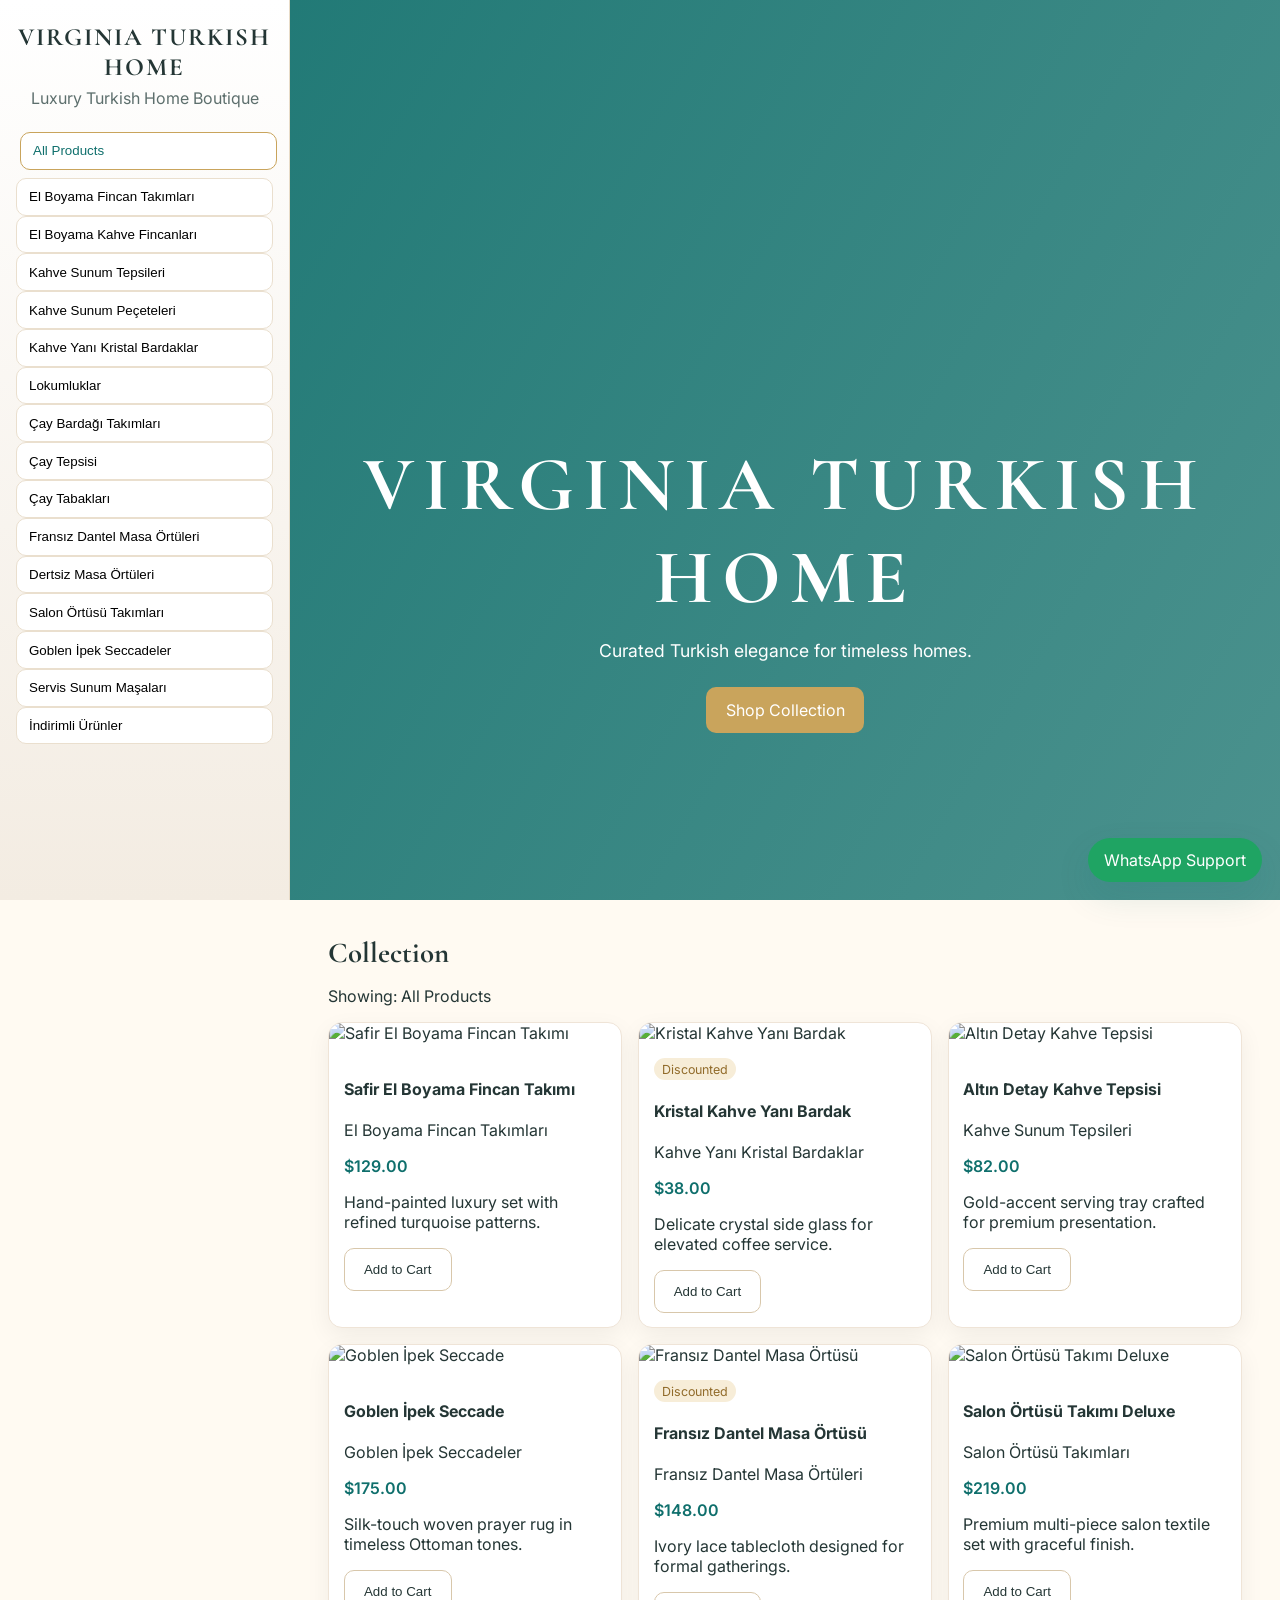
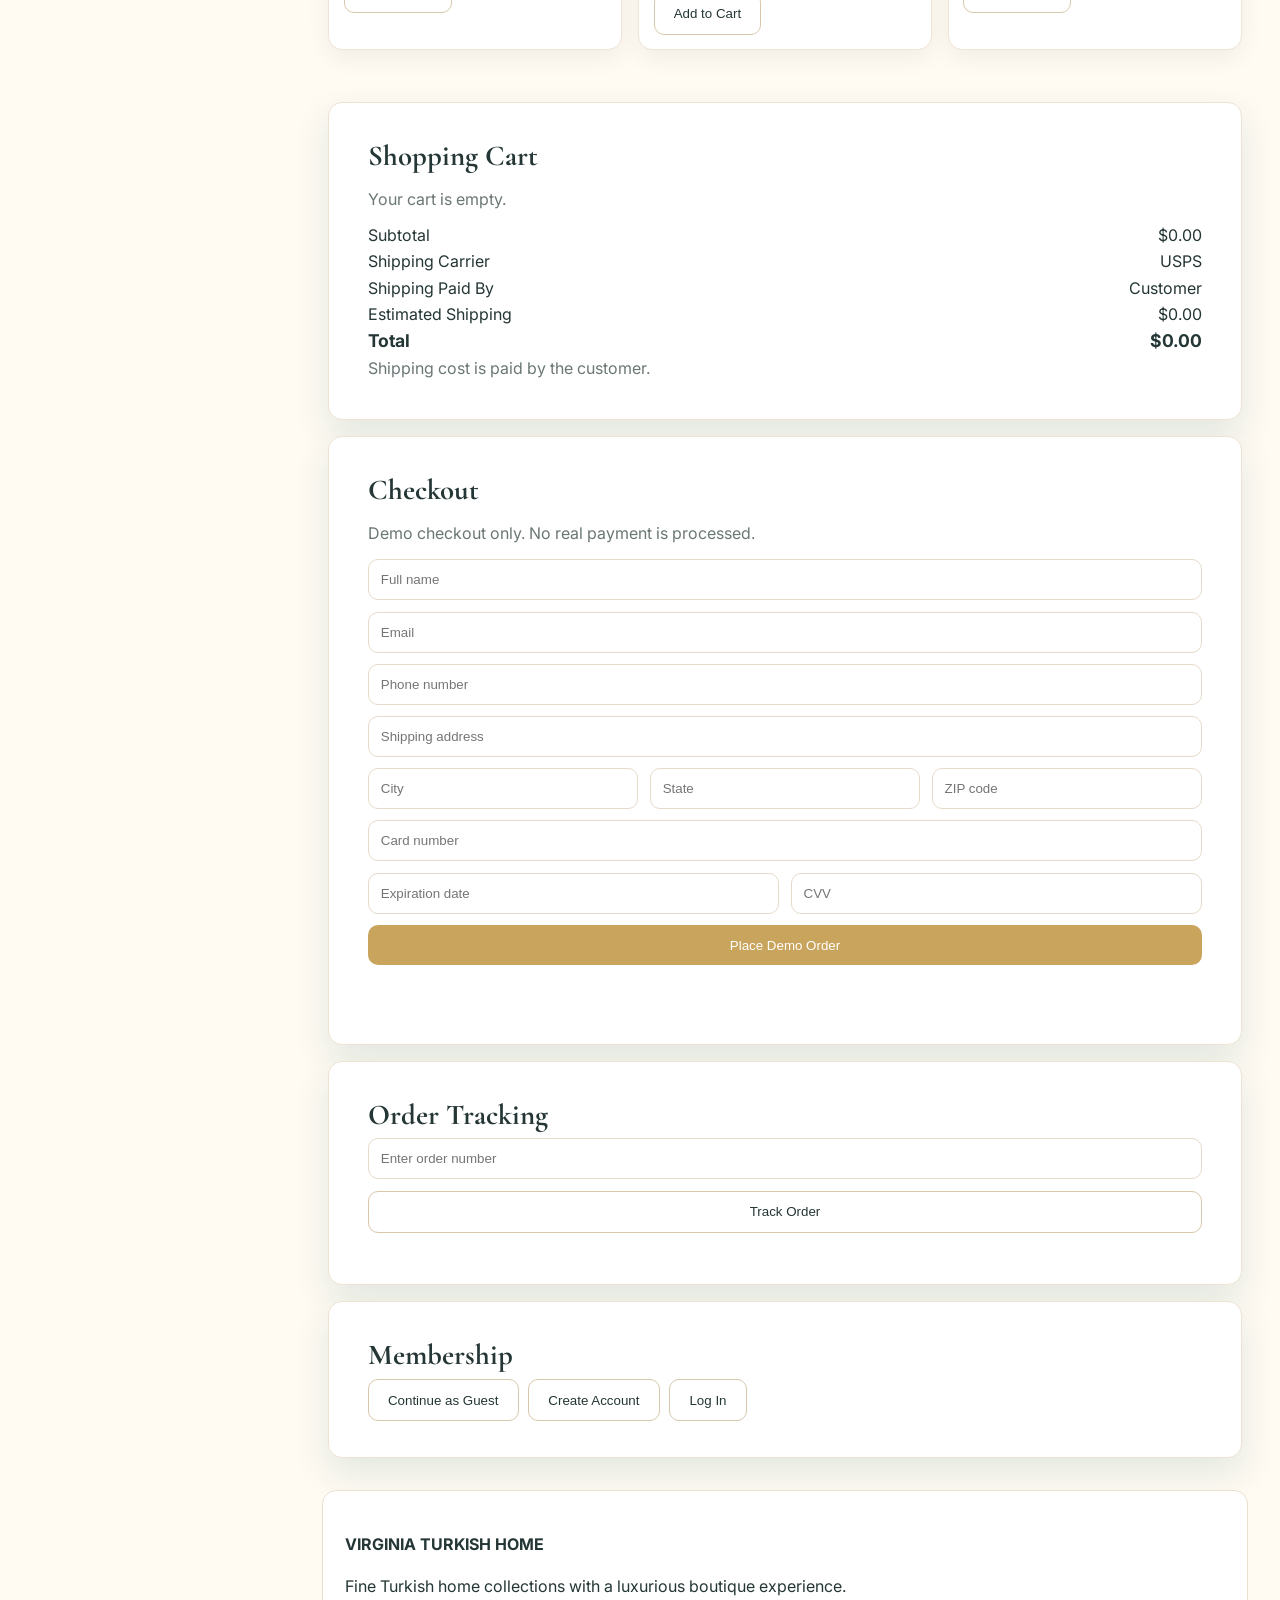
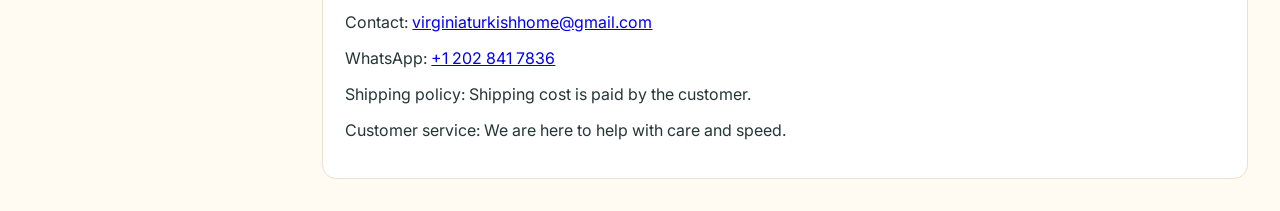
==== commit 1014a9ee: "Redesign storefront into luxury turquoise boutique experience" ====
--- a/index.html
+++ b/index.html
@@ -10,98 +10,106 @@
     <link rel="stylesheet" href="styles.css" />
   </head>
   <body>
-    <button id="mobileMenuBtn" class="mobile-menu-btn" aria-label="Open menu">☰ Menu</button>
+    <button id="mobileMenuBtn" class="mobile-menu-btn" aria-label="Toggle menu">☰ Menu</button>
+
     <aside class="sidebar" id="sidebar">
-      <div class="brand-block">
-        <img id="brandLogo" class="brand-logo hidden" alt="Brand logo" />
-        <h1>VIRGINIA TURKISH HOME</h1>
+      <div class="brand-wrap">
+        <img id="brandLogo" class="brand-logo hidden" alt="VIRGINIA TURKISH HOME logo" />
+        <h1 class="brand-title">VIRGINIA TURKISH HOME</h1>
+        <p class="brand-sub">Luxury Turkish Home Boutique</p>
       </div>
-      <nav id="categoryMenu" class="category-menu"></nav>
-      <p class="sidebar-note">Shipping cost is paid by the customer.</p>
+
+      <nav class="side-nav">
+        <button class="cat-btn active" data-category="All Products">All Products</button>
+        <div id="categoryList"></div>
+      </nav>
     </aside>
 
-    <main class="main-content">
-      <section class="hero" id="top">
-        <div class="hero-overlay">
+    <main class="content">
+      <section class="hero" id="hero">
+        <div class="hero-overlay"></div>
+        <div class="hero-content">
           <h2>VIRGINIA TURKISH HOME</h2>
           <p>Curated Turkish elegance for timeless homes.</p>
-          <a href="#products" class="btn-gold">Shop Collection</a>
+          <a href="#products" class="cta-btn">Shop Collection</a>
         </div>
       </section>
 
       <section id="products" class="section">
-        <div class="section-title-wrap">
+        <div class="section-header">
           <h3>Collection</h3>
-          <p id="activeCategoryText">All Products</p>
+          <p id="activeCategoryText">Showing: All Products</p>
         </div>
-        <div id="productGrid" class="product-grid"></div>
+        <div class="product-grid" id="productGrid"></div>
       </section>
 
-      <section id="cart" class="section card-panel">
-        <h3>Shopping Cart</h3>
-        <div id="cartItems"></div>
-        <div class="totals">
-          <p>Subtotal: <strong id="subtotal">$0.00</strong></p>
-          <p>Shipping Carrier: <strong>USPS</strong></p>
-          <p>Shipping Paid By: <strong>Customer</strong></p>
-          <p>Estimated Shipping: <strong id="shipping">$0.00</strong></p>
-          <p class="final">Final Total: <strong id="finalTotal">$0.00</strong></p>
+      <section id="cart" class="section card">
+        <div class="section-header"><h3>Shopping Cart</h3></div>
+        <div id="cartItems" class="cart-items"></div>
+        <div class="cart-summary">
+          <p>Subtotal <span id="subtotalPrice">$0.00</span></p>
+          <p>Shipping Carrier <span>USPS</span></p>
+          <p>Shipping Paid By <span>Customer</span></p>
+          <p>Estimated Shipping <span id="shippingPrice">$0.00</span></p>
+          <p class="total">Total <span id="totalPrice">$0.00</span></p>
+          <p class="note">Shipping cost is paid by the customer.</p>
         </div>
       </section>
 
-      <section id="tracking" class="section card-panel">
-        <h3>Order Tracking</h3>
-        <form id="trackingForm" class="inline-form">
-          <input type="text" id="orderNumber" placeholder="Enter order number" required />
-          <button type="submit" class="btn-gold">Track</button>
+      <section id="checkout" class="section card">
+        <div class="section-header"><h3>Checkout</h3></div>
+        <p class="note">Demo checkout only. No real payment is processed.</p>
+        <form id="checkoutForm" class="checkout-form">
+          <input type="text" name="fullName" placeholder="Full name" required />
+          <input type="email" name="email" placeholder="Email" required />
+          <input type="tel" name="phone" placeholder="Phone number" required />
+          <input type="text" name="address" placeholder="Shipping address" required />
+          <div class="row-3">
+            <input type="text" name="city" placeholder="City" required />
+            <input type="text" name="state" placeholder="State" required />
+            <input type="text" name="zip" placeholder="ZIP code" required />
+          </div>
+          <input type="text" name="card" placeholder="Card number" required />
+          <div class="row-2">
+            <input type="text" name="exp" placeholder="Expiration date" required />
+            <input type="password" name="cvv" placeholder="CVV" required />
+          </div>
+          <button class="cta-btn" type="submit">Place Demo Order</button>
+          <p id="checkoutMessage"></p>
         </form>
-        <p id="trackingStatus"></p>
       </section>
 
-      <section id="membership" class="section card-panel">
-        <h3>Membership</h3>
-        <div class="membership-actions">
-          <button class="btn-gold" data-member="guest">Continue as Guest</button>
-          <button class="btn-gold" data-member="create">Create Account</button>
-          <button class="btn-gold" data-member="login">Log In</button>
-        </div>
-        <p id="membershipMessage"></p>
+      <section id="tracking" class="section card">
+        <div class="section-header"><h3>Order Tracking</h3></div>
+        <form id="trackingForm" class="tracking-form">
+          <input type="text" id="orderNumber" placeholder="Enter order number" required />
+          <button class="ghost-btn" type="submit">Track Order</button>
+        </form>
+        <p id="trackingResult" class="tracking-result"></p>
       </section>
 
-      <section id="checkout" class="section card-panel">
-        <h3>Checkout</h3>
-        <p class="muted">Demo checkout only. No real payment is processed.</p>
-        <form id="checkoutForm" class="checkout-form">
-          <input name="fullName" placeholder="Full name" required />
-          <input name="email" type="email" placeholder="Email" required />
-          <input name="phone" placeholder="Phone number" required />
-          <input name="address" placeholder="Shipping address" required />
-          <div class="grid-3">
-            <input name="city" placeholder="City" required />
-            <input name="state" placeholder="State" required />
-            <input name="zip" placeholder="ZIP code" required />
-          </div>
-          <input name="card" placeholder="Card number" required />
-          <div class="grid-2">
-            <input name="exp" placeholder="Expiration date" required />
-            <input name="cvv" placeholder="CVV" required />
-          </div>
-          <button type="submit" class="btn-gold">Place Demo Order</button>
-        </form>
-        <p id="checkoutMessage"></p>
+      <section id="membership" class="section card">
+        <div class="section-header"><h3>Membership</h3></div>
+        <div class="member-actions">
+          <button class="ghost-btn" data-membership="guest">Continue as Guest</button>
+          <button class="ghost-btn" data-membership="signup">Create Account</button>
+          <button class="ghost-btn" data-membership="login">Log In</button>
+        </div>
+        <form id="membershipForm" class="checkout-form compact hidden"></form>
       </section>
 
       <footer class="footer">
         <h4>VIRGINIA TURKISH HOME</h4>
-        <p>Luxury Turkish home selections for elegant living.</p>
+        <p>Fine Turkish home collections with a luxurious boutique experience.</p>
         <p>Contact: <a href="mailto:virginiaturkishhome@gmail.com">virginiaturkishhome@gmail.com</a></p>
-        <p>WhatsApp: <a href="https://wa.me/12028417836" target="_blank" rel="noreferrer">+1 202 841 7836</a></p>
+        <p>WhatsApp: <a href="https://wa.me/12028417836" target="_blank" rel="noopener">+1 202 841 7836</a></p>
         <p>Shipping policy: Shipping cost is paid by the customer.</p>
-        <p>Customer service: We respond with care and attention to every order.</p>
+        <p>Customer service: We are here to help with care and speed.</p>
       </footer>
     </main>
 
-    <a class="whatsapp-float" href="https://wa.me/12028417836" target="_blank" rel="noreferrer">WhatsApp Support</a>
+    <a class="whatsapp" href="https://wa.me/12028417836" target="_blank" rel="noopener">WhatsApp Support</a>
+
     <script src="script.js"></script>
   </body>
 </html>
--- a/styles.css
+++ b/styles.css
@@ -1,33 +1,62 @@
 :root {
-  --deep: #0f6f6c;
-  --soft: #d9f0ee;
+  --deep-turquoise: #0f6f6c;
+  --soft-turquoise: #d9f0ee;
   --ivory: #fffaf2;
   --gold: #c9a45c;
-  --text: #243635;
-  --beige: #f4efe6;
+  --dark-text: #243635;
+  --beige: #f3ece2;
+  --shadow: 0 15px 35px rgba(15, 111, 108, 0.12);
 }
-*{box-sizing:border-box} body{margin:0;background:var(--ivory);color:var(--text);font-family:Inter,sans-serif}
-.sidebar{position:fixed;left:0;top:0;bottom:0;width:280px;background:#fff;border-right:1px solid #e8e0d3;padding:1.5rem 1rem;overflow:auto}
-.brand-block h1{font:700 1.3rem 'Cormorant Garamond',serif;letter-spacing:.08em}
-.brand-logo{max-width:120px;margin-bottom:.75rem}.hidden{display:none}
-.category-menu{display:grid;gap:.4rem}.category-btn{padding:.55rem .7rem;border:1px solid #ddd1b4;background:transparent;border-radius:8px;text-align:left;cursor:pointer;transition:.35s}.category-btn:hover,.category-btn.active{background:var(--soft);border-color:var(--deep)}
-.sidebar-note{margin-top:1rem;color:#5c6d6c;font-size:.9rem}
-.main-content{margin-left:280px}
-.hero{min-height:100vh;background:linear-gradient(rgba(15,111,108,.35),rgba(15,111,108,.55)),url('https://images.unsplash.com/photo-1616594039964-3a7cf7f78f2f?auto=format&fit=crop&w=1600&q=80') center/cover;display:grid;place-items:center;text-align:center}
-.hero-overlay h2{font:700 4rem 'Cormorant Garamond',serif;color:#fff;letter-spacing:.12em;margin:0}
-.hero-overlay p{color:#f2ede3;font-size:1.1rem}
-.btn-gold{background:var(--gold);color:#fff;border:0;border-radius:999px;padding:.75rem 1.2rem;cursor:pointer;transition:.4s}.btn-gold:hover{background:#b89046;transform:translateY(-2px)}
-.section{padding:3rem 2.2rem}.section-title-wrap h3{font:700 2rem 'Cormorant Garamond',serif;margin:0}
-.product-grid{display:grid;grid-template-columns:repeat(3,1fr);gap:1rem}
-.product-card{background:#fff;border:1px solid #eee2cd;border-radius:14px;overflow:hidden;box-shadow:0 8px 25px rgba(20,55,53,.08);transition:.45s}.product-card:hover{transform:translateY(-5px)}
-.product-card img{width:100%;height:200px;object-fit:cover}.product-content{padding:1rem}.product-content h4{margin:.2rem 0}.muted{color:#60706f}
-.card-panel{background:var(--beige);border-top:1px solid #e9decb}
-.cart-item{display:flex;justify-content:space-between;gap:.5rem;padding:.7rem;border-bottom:1px solid #e7dcc9}
-.qty-controls button{margin-left:.3rem}
-.inline-form,.checkout-form{display:grid;gap:.7rem}.grid-2{display:grid;grid-template-columns:1fr 1fr;gap:.7rem}.grid-3{display:grid;grid-template-columns:repeat(3,1fr);gap:.7rem}
-input{padding:.7rem;border:1px solid #d8cab3;border-radius:8px}
-.footer{background:#113c3a;color:#eff7f7;padding:2rem}.footer a{color:#ffe4a7}
-.whatsapp-float{position:fixed;right:18px;bottom:18px;background:#25d366;color:#fff;padding:.75rem 1rem;border-radius:999px;text-decoration:none;box-shadow:0 8px 24px rgba(0,0,0,.2)}
-.mobile-menu-btn{display:none;position:fixed;top:10px;left:10px;z-index:1001}
-@media (max-width: 980px){.product-grid{grid-template-columns:repeat(2,1fr)}.hero-overlay h2{font-size:2.7rem}}
-@media (max-width: 760px){.mobile-menu-btn{display:block}.sidebar{transform:translateX(-100%);transition:.35s;z-index:1000}.sidebar.open{transform:translateX(0)}.main-content{margin-left:0}.product-grid,.grid-2,.grid-3{grid-template-columns:1fr}}
+* { box-sizing: border-box; }
+body { margin: 0; font-family: Inter, sans-serif; background: var(--ivory); color: var(--dark-text); }
+.mobile-menu-btn { display: none; position: fixed; top: 12px; left: 12px; z-index: 1001; border: 1px solid #d6c39d; background: #fff; padding: 0.5rem 0.75rem; }
+.sidebar { position: fixed; left: 0; top: 0; bottom: 0; width: 290px; background: linear-gradient(180deg, #ffffff, var(--beige)); border-right: 1px solid #e8dcc8; padding: 1.4rem 1rem; overflow-y: auto; }
+.brand-wrap { text-align: center; margin-bottom: 1.5rem; }
+.brand-logo { width: 100px; height: 100px; object-fit: contain; margin-bottom: 0.6rem; }
+.hidden { display: none; }
+.brand-title { font: 700 1.55rem 'Cormorant Garamond', serif; letter-spacing: 0.08em; margin: 0; }
+.brand-sub { margin: 0.35rem 0 0; color: #5d6f6d; }
+.side-nav { display: grid; gap: 0.5rem; }
+.cat-btn { width: 100%; text-align: left; background: #fff; border: 1px solid #eadfce; padding: 0.65rem 0.75rem; border-radius: 10px; cursor: pointer; transition: all 0.35s ease; }
+.cat-btn:hover, .cat-btn.active { border-color: var(--gold); color: var(--deep-turquoise); transform: translateX(4px); }
+.content { margin-left: 290px; }
+.hero { min-height: 100vh; position: relative; display: grid; place-items: center; background: linear-gradient(120deg, rgba(15,111,108,0.92), rgba(15,111,108,0.75)), url('https://images.unsplash.com/photo-1616046229478-9901c5536a45?auto=format&fit=crop&w=1600&q=80') center/cover no-repeat; }
+.hero-content { text-align: center; color: #fff; padding: 2rem; }
+.hero-content h2 { font: 700 clamp(2.2rem, 6vw, 5rem) 'Cormorant Garamond', serif; letter-spacing: 0.12em; margin: 0; }
+.hero-content p { margin: 1rem 0 1.6rem; font-size: 1.1rem; }
+.cta-btn, .ghost-btn { border: 0; padding: 0.8rem 1.2rem; border-radius: 10px; cursor: pointer; text-decoration: none; transition: all 0.35s ease; }
+.cta-btn { background: var(--gold); color: #fff; display: inline-block; }
+.cta-btn:hover { background: #b88f47; transform: translateY(-2px); }
+.ghost-btn { background: #fff; border: 1px solid #d8c7ab; color: var(--dark-text); }
+.section { padding: 2.2rem clamp(1rem, 3vw, 2.5rem); }
+.card { background: #fff; border: 1px solid #efe2d3; border-radius: 14px; box-shadow: var(--shadow); margin: 1rem clamp(1rem, 3vw, 2.5rem); }
+.section-header h3 { font: 700 1.8rem 'Cormorant Garamond', serif; margin: 0 0 0.4rem; }
+.product-grid { display: grid; grid-template-columns: repeat(3, 1fr); gap: 1rem; }
+.product-card { border: 1px solid #efe4d7; border-radius: 14px; overflow: hidden; background: #fff; box-shadow: 0 8px 24px rgba(0,0,0,0.06); transition: transform 0.4s ease, box-shadow 0.4s ease; }
+.product-card:hover { transform: translateY(-6px); box-shadow: 0 18px 35px rgba(15,111,108,0.2); }
+.product-card img { width: 100%; height: 220px; object-fit: cover; }
+.product-body { padding: 0.9rem; }
+.price { color: var(--deep-turquoise); font-weight: 600; }
+.badge { display: inline-block; background: #f7edd8; color: #916b2a; padding: 0.2rem 0.5rem; border-radius: 999px; font-size: 0.78rem; }
+.cart-item { display: flex; justify-content: space-between; align-items: center; border-bottom: 1px solid #f0e8dc; padding: 0.65rem 0; }
+.qty-controls { display: flex; gap: 0.45rem; }
+.qty-btn { border: 1px solid #d9c8ab; background: #fff; width: 28px; height: 28px; border-radius: 7px; cursor: pointer; }
+.cart-summary p { display: flex; justify-content: space-between; margin: 0.4rem 0; }
+.total { font-weight: 700; font-size: 1.1rem; }
+.note { color: #6a7775; }
+.checkout-form, .tracking-form { display: grid; gap: 0.7rem; }
+.checkout-form input, .tracking-form input { padding: 0.75rem; border: 1px solid #e7daca; border-radius: 10px; }
+.row-2 { display: grid; grid-template-columns: 1fr 1fr; gap: 0.7rem; }
+.row-3 { display: grid; grid-template-columns: repeat(3, 1fr); gap: 0.7rem; }
+.member-actions { display: flex; gap: 0.6rem; flex-wrap: wrap; }
+.footer { margin: 2rem; padding: 1.4rem; background: #fff; border: 1px solid #ebdfcf; border-radius: 14px; }
+.whatsapp { position: fixed; right: 18px; bottom: 18px; background: #1fa463; color: #fff; text-decoration: none; border-radius: 999px; padding: 0.75rem 1rem; box-shadow: var(--shadow); }
+
+@media (max-width: 1024px) { .product-grid { grid-template-columns: repeat(2, 1fr); } }
+@media (max-width: 820px) {
+  .mobile-menu-btn { display: block; }
+  .sidebar { transform: translateX(-101%); transition: transform 0.35s ease; z-index: 1000; }
+  .sidebar.open { transform: translateX(0); }
+  .content { margin-left: 0; }
+  .product-grid, .row-2, .row-3 { grid-template-columns: 1fr; }
+}
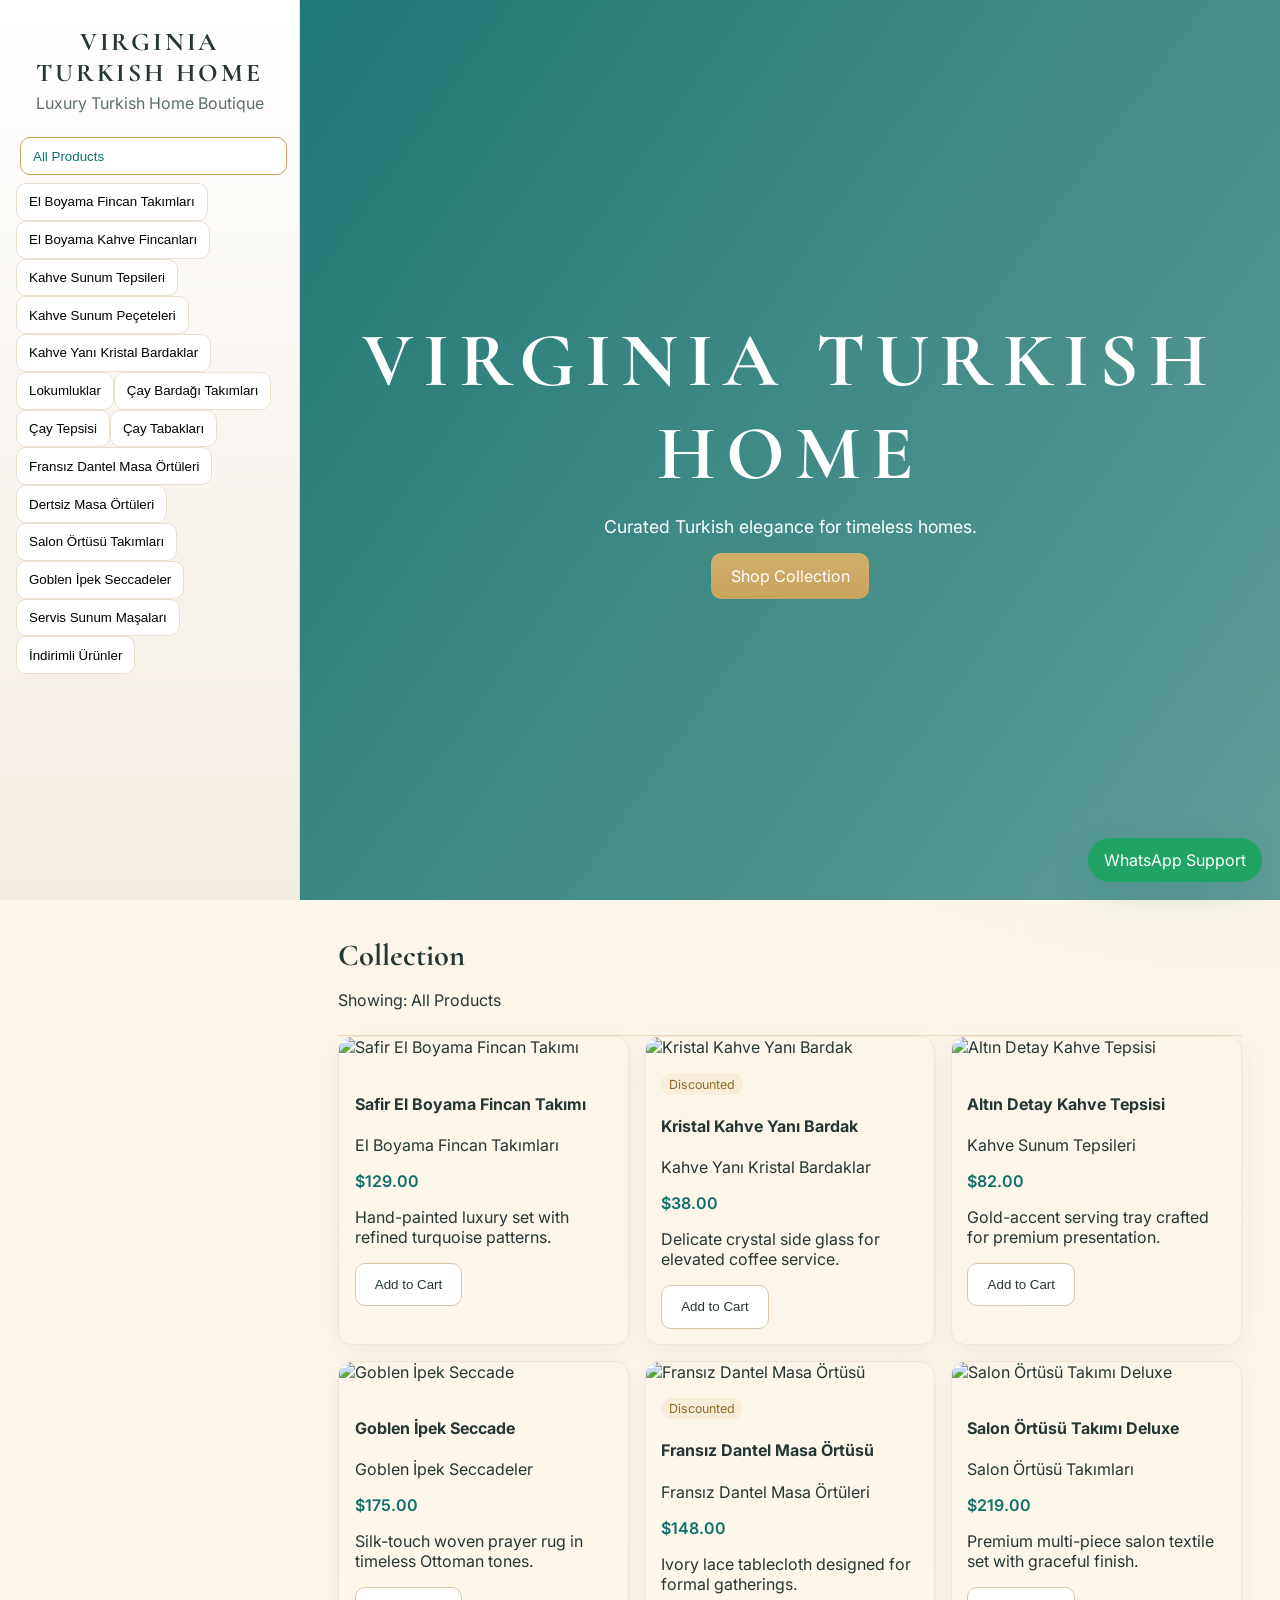
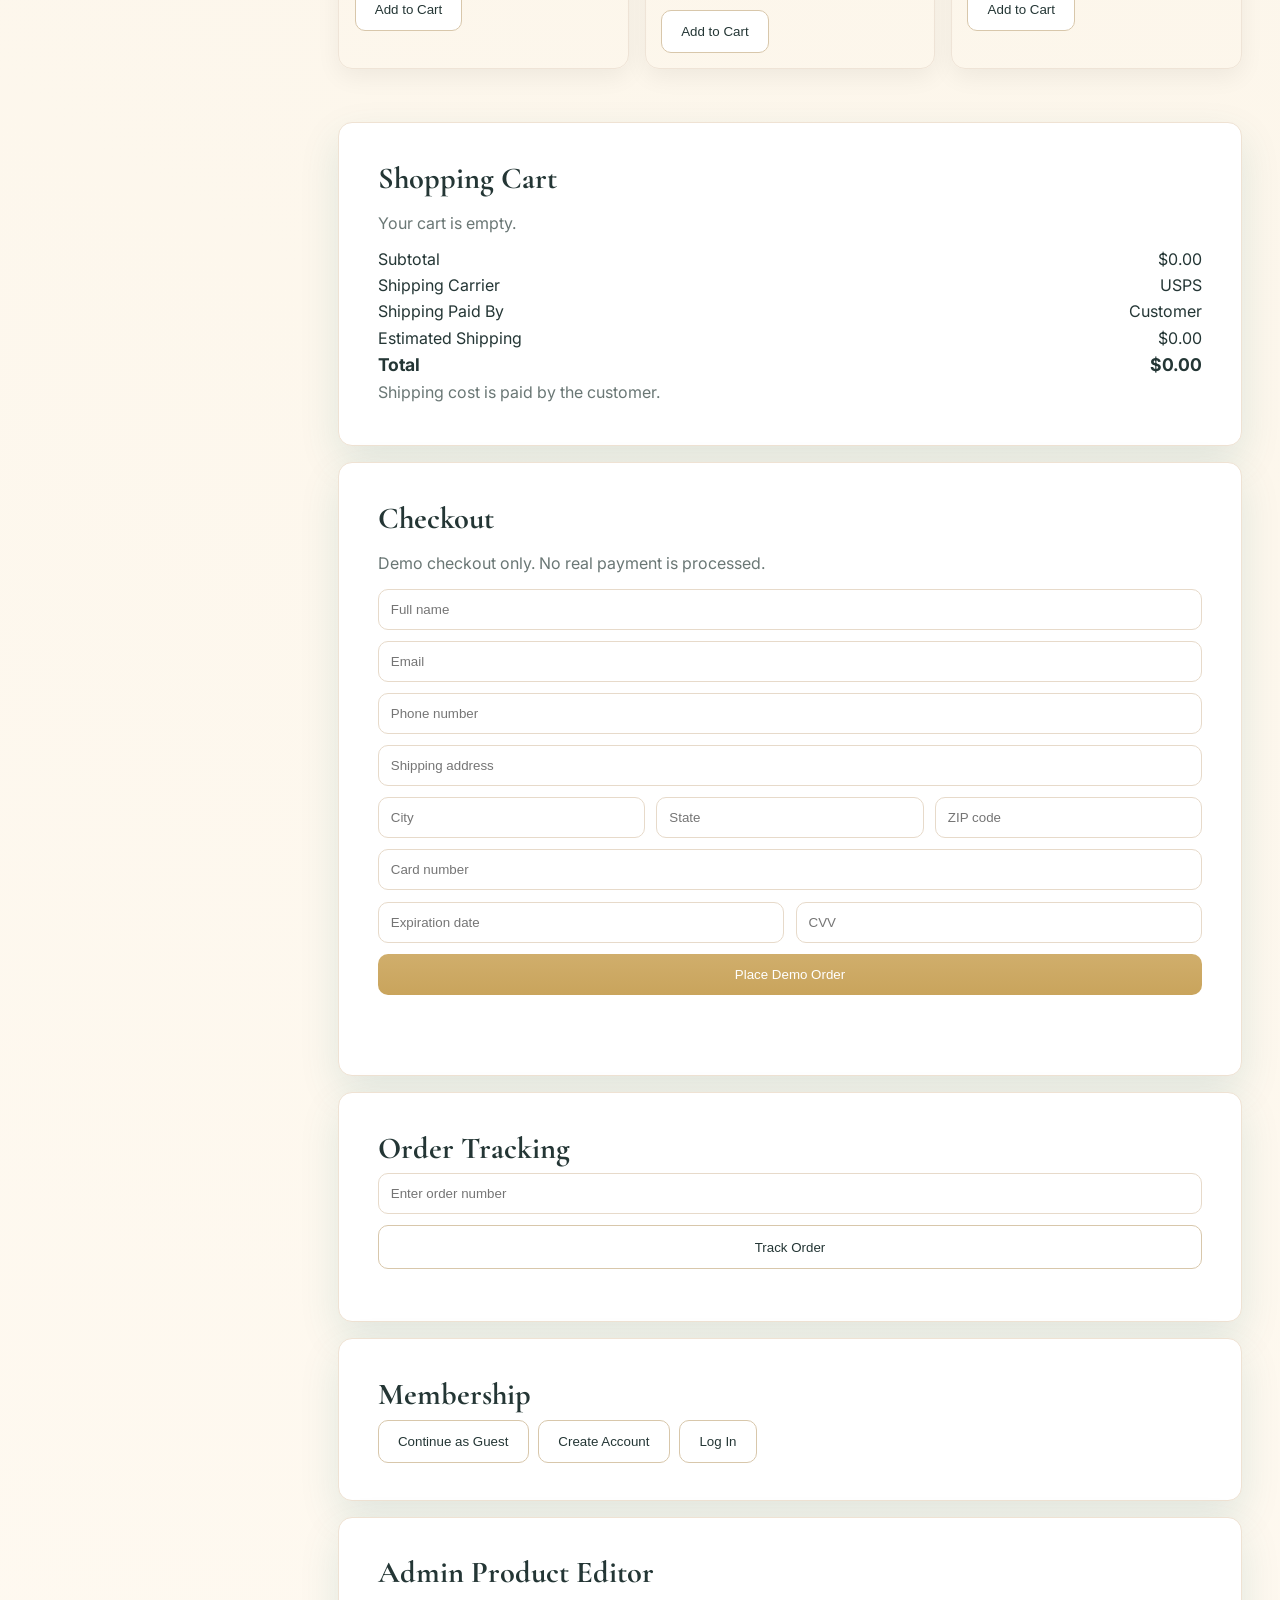
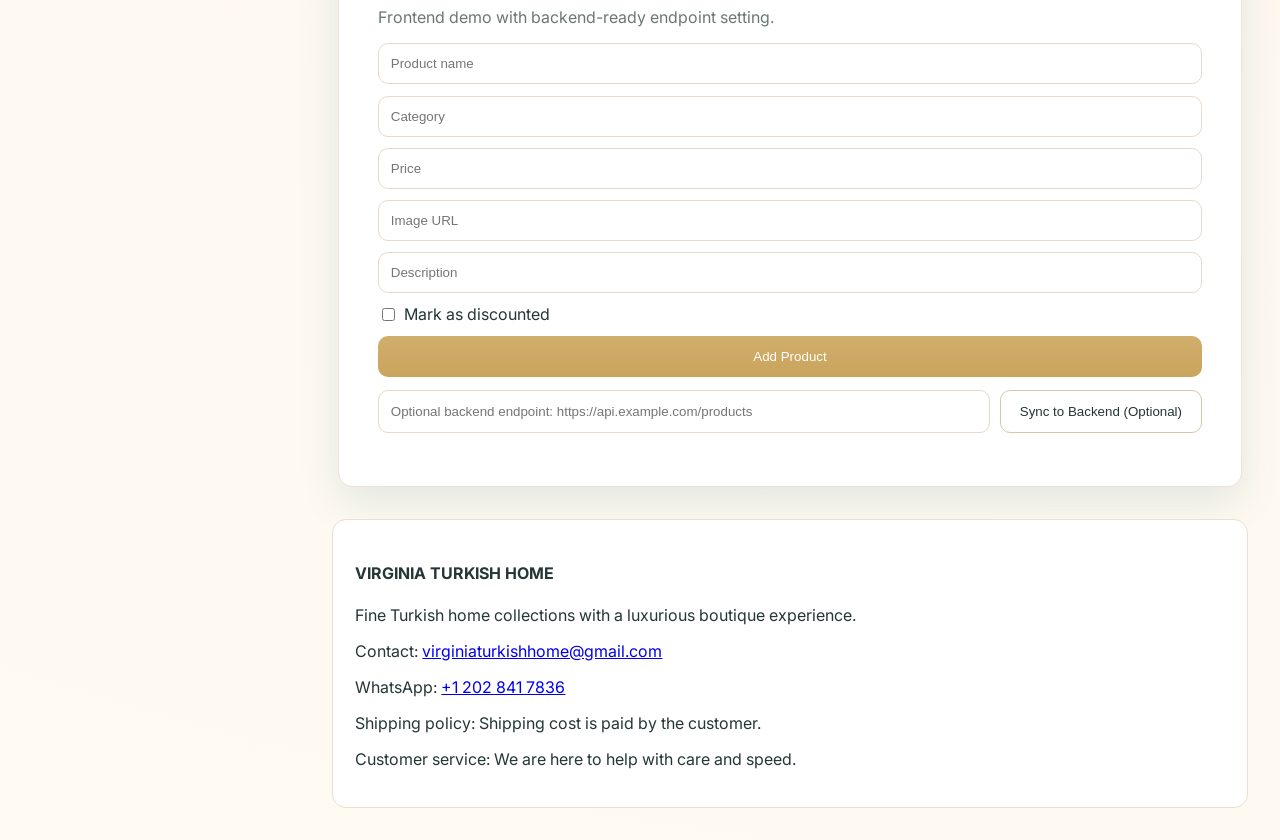
==== commit 3f8aa5fd: "Premiumize design and add backend-ready admin product workflow" ====
--- a/index.html
+++ b/index.html
@@ -11,14 +11,12 @@
   </head>
   <body>
     <button id="mobileMenuBtn" class="mobile-menu-btn" aria-label="Toggle menu">☰ Menu</button>
-
     <aside class="sidebar" id="sidebar">
       <div class="brand-wrap">
         <img id="brandLogo" class="brand-logo hidden" alt="VIRGINIA TURKISH HOME logo" />
         <h1 class="brand-title">VIRGINIA TURKISH HOME</h1>
         <p class="brand-sub">Luxury Turkish Home Boutique</p>
       </div>
-
       <nav class="side-nav">
         <button class="cat-btn active" data-category="All Products">All Products</button>
         <div id="categoryList"></div>
@@ -26,8 +24,7 @@
     </aside>
 
     <main class="content">
-      <section class="hero" id="hero">
-        <div class="hero-overlay"></div>
+      <section class="hero">
         <div class="hero-content">
           <h2>VIRGINIA TURKISH HOME</h2>
           <p>Curated Turkish elegance for timeless homes.</p>
@@ -36,7 +33,7 @@
       </section>
 
       <section id="products" class="section">
-        <div class="section-header">
+        <div class="section-header elegant-line">
           <h3>Collection</h3>
           <p id="activeCategoryText">Showing: All Products</p>
         </div>
@@ -98,6 +95,25 @@
         <form id="membershipForm" class="checkout-form compact hidden"></form>
       </section>
 
+      <section id="admin" class="section card">
+        <div class="section-header"><h3>Admin Product Editor</h3></div>
+        <p class="note">Frontend demo with backend-ready endpoint setting.</p>
+        <form id="adminProductForm" class="checkout-form">
+          <input type="text" name="name" placeholder="Product name" required>
+          <input type="text" name="category" placeholder="Category" required>
+          <input type="number" name="price" step="0.01" placeholder="Price" required>
+          <input type="url" name="image" placeholder="Image URL" required>
+          <input type="text" name="description" placeholder="Description" required>
+          <label class="checkline"><input type="checkbox" name="discounted"> Mark as discounted</label>
+          <button class="cta-btn" type="submit">Add Product</button>
+        </form>
+        <div class="api-row">
+          <input id="apiEndpoint" type="url" placeholder="Optional backend endpoint: https://api.example.com/products">
+          <button id="syncApiBtn" class="ghost-btn" type="button">Sync to Backend (Optional)</button>
+        </div>
+        <p id="adminMessage" class="note"></p>
+      </section>
+
       <footer class="footer">
         <h4>VIRGINIA TURKISH HOME</h4>
         <p>Fine Turkish home collections with a luxurious boutique experience.</p>
@@ -109,7 +125,6 @@
     </main>
 
     <a class="whatsapp" href="https://wa.me/12028417836" target="_blank" rel="noopener">WhatsApp Support</a>
-
     <script src="script.js"></script>
   </body>
 </html>
--- a/styles.css
+++ b/styles.css
@@ -1,62 +1,53 @@
 :root {
-  --deep-turquoise: #0f6f6c;
-  --soft-turquoise: #d9f0ee;
-  --ivory: #fffaf2;
-  --gold: #c9a45c;
-  --dark-text: #243635;
-  --beige: #f3ece2;
-  --shadow: 0 15px 35px rgba(15, 111, 108, 0.12);
+  --deep-turquoise: #0f6f6c; --soft-turquoise: #d9f0ee; --ivory: #fffaf2; --gold: #c9a45c; --dark-text: #243635; --beige: #f3ece2;
+  --shadow: 0 16px 40px rgba(15, 111, 108, 0.12);
 }
 * { box-sizing: border-box; }
-body { margin: 0; font-family: Inter, sans-serif; background: var(--ivory); color: var(--dark-text); }
-.mobile-menu-btn { display: none; position: fixed; top: 12px; left: 12px; z-index: 1001; border: 1px solid #d6c39d; background: #fff; padding: 0.5rem 0.75rem; }
-.sidebar { position: fixed; left: 0; top: 0; bottom: 0; width: 290px; background: linear-gradient(180deg, #ffffff, var(--beige)); border-right: 1px solid #e8dcc8; padding: 1.4rem 1rem; overflow-y: auto; }
+body { margin: 0; font-family: Inter, sans-serif; background: radial-gradient(circle at top right, #fbf4e7, var(--ivory)); color: var(--dark-text); }
+.mobile-menu-btn { display: none; position: fixed; top: 12px; left: 12px; z-index: 1001; border: 1px solid #d6c39d; background: #fff; padding: 0.5rem 0.75rem; border-radius: 9px; }
+.sidebar { position: fixed; inset: 0 auto 0 0; width: 300px; background: linear-gradient(180deg, #ffffff, var(--beige)); border-right: 1px solid #e8dcc8; padding: 1.6rem 1rem; overflow-y: auto; }
 .brand-wrap { text-align: center; margin-bottom: 1.5rem; }
-.brand-logo { width: 100px; height: 100px; object-fit: contain; margin-bottom: 0.6rem; }
+.brand-logo { width: 108px; height: 108px; object-fit: contain; margin-bottom: 0.6rem; }
 .hidden { display: none; }
-.brand-title { font: 700 1.55rem 'Cormorant Garamond', serif; letter-spacing: 0.08em; margin: 0; }
+.brand-title { font: 700 1.6rem 'Cormorant Garamond', serif; letter-spacing: 0.11em; margin: 0; }
 .brand-sub { margin: 0.35rem 0 0; color: #5d6f6d; }
 .side-nav { display: grid; gap: 0.5rem; }
-.cat-btn { width: 100%; text-align: left; background: #fff; border: 1px solid #eadfce; padding: 0.65rem 0.75rem; border-radius: 10px; cursor: pointer; transition: all 0.35s ease; }
+.cat-btn { text-align: left; background: #fff; border: 1px solid #eadfce; padding: 0.65rem 0.75rem; border-radius: 10px; cursor: pointer; transition: all .35s ease; }
 .cat-btn:hover, .cat-btn.active { border-color: var(--gold); color: var(--deep-turquoise); transform: translateX(4px); }
-.content { margin-left: 290px; }
-.hero { min-height: 100vh; position: relative; display: grid; place-items: center; background: linear-gradient(120deg, rgba(15,111,108,0.92), rgba(15,111,108,0.75)), url('https://images.unsplash.com/photo-1616046229478-9901c5536a45?auto=format&fit=crop&w=1600&q=80') center/cover no-repeat; }
+.content { margin-left: 300px; }
+.hero { min-height: 100vh; display: grid; place-items: center; background: linear-gradient(125deg, rgba(15,111,108,.93), rgba(15,111,108,.66)), url('https://images.unsplash.com/photo-1616046229478-9901c5536a45?auto=format&fit=crop&w=1600&q=80') center/cover; }
 .hero-content { text-align: center; color: #fff; padding: 2rem; }
-.hero-content h2 { font: 700 clamp(2.2rem, 6vw, 5rem) 'Cormorant Garamond', serif; letter-spacing: 0.12em; margin: 0; }
-.hero-content p { margin: 1rem 0 1.6rem; font-size: 1.1rem; }
-.cta-btn, .ghost-btn { border: 0; padding: 0.8rem 1.2rem; border-radius: 10px; cursor: pointer; text-decoration: none; transition: all 0.35s ease; }
-.cta-btn { background: var(--gold); color: #fff; display: inline-block; }
-.cta-btn:hover { background: #b88f47; transform: translateY(-2px); }
+.hero-content h2 { font: 700 clamp(2.3rem, 6vw, 5.2rem) 'Cormorant Garamond', serif; letter-spacing: .13em; margin: 0; }
+.hero-content p { margin: 1rem 0 1.8rem; font-size: 1.1rem; }
+.cta-btn, .ghost-btn { border: 0; padding: 0.82rem 1.2rem; border-radius: 10px; cursor: pointer; text-decoration: none; transition: all .35s ease; }
+.cta-btn { background: linear-gradient(180deg, #d0ae6c, var(--gold)); color: #fff; }
+.cta-btn:hover { transform: translateY(-3px); box-shadow: 0 10px 20px rgba(201,164,92,.32); }
 .ghost-btn { background: #fff; border: 1px solid #d8c7ab; color: var(--dark-text); }
-.section { padding: 2.2rem clamp(1rem, 3vw, 2.5rem); }
-.card { background: #fff; border: 1px solid #efe2d3; border-radius: 14px; box-shadow: var(--shadow); margin: 1rem clamp(1rem, 3vw, 2.5rem); }
-.section-header h3 { font: 700 1.8rem 'Cormorant Garamond', serif; margin: 0 0 0.4rem; }
+.section { padding: 2.3rem clamp(1rem, 3vw, 2.8rem); }
+.card { background: #fff; border: 1px solid #efe2d3; border-radius: 14px; box-shadow: var(--shadow); margin: 1rem clamp(1rem, 3vw, 2.8rem); }
+.elegant-line { border-bottom: 1px solid #eadac1; padding-bottom: .6rem; }
+.section-header h3 { font: 700 1.9rem 'Cormorant Garamond', serif; margin: 0 0 .4rem; }
 .product-grid { display: grid; grid-template-columns: repeat(3, 1fr); gap: 1rem; }
-.product-card { border: 1px solid #efe4d7; border-radius: 14px; overflow: hidden; background: #fff; box-shadow: 0 8px 24px rgba(0,0,0,0.06); transition: transform 0.4s ease, box-shadow 0.4s ease; }
-.product-card:hover { transform: translateY(-6px); box-shadow: 0 18px 35px rgba(15,111,108,0.2); }
-.product-card img { width: 100%; height: 220px; object-fit: cover; }
-.product-body { padding: 0.9rem; }
+.product-card { border: 1px solid #efe4d7; border-radius: 14px; overflow: hidden; box-shadow: 0 8px 24px rgba(0,0,0,.06); transition: transform .4s ease, box-shadow .4s ease; }
+.product-card:hover { transform: translateY(-7px); box-shadow: 0 18px 35px rgba(15,111,108,.2); }
+.product-card img { width: 100%; height: 230px; object-fit: cover; }
+.product-body { padding: .95rem; }
 .price { color: var(--deep-turquoise); font-weight: 600; }
-.badge { display: inline-block; background: #f7edd8; color: #916b2a; padding: 0.2rem 0.5rem; border-radius: 999px; font-size: 0.78rem; }
-.cart-item { display: flex; justify-content: space-between; align-items: center; border-bottom: 1px solid #f0e8dc; padding: 0.65rem 0; }
-.qty-controls { display: flex; gap: 0.45rem; }
-.qty-btn { border: 1px solid #d9c8ab; background: #fff; width: 28px; height: 28px; border-radius: 7px; cursor: pointer; }
-.cart-summary p { display: flex; justify-content: space-between; margin: 0.4rem 0; }
-.total { font-weight: 700; font-size: 1.1rem; }
+.badge { display: inline-block; background: #f7edd8; color: #916b2a; padding: .2rem .5rem; border-radius: 999px; font-size: .78rem; }
+.cart-item { display: flex; justify-content: space-between; align-items: center; border-bottom: 1px solid #f0e8dc; padding: .65rem 0; }
+.qty-controls { display: flex; gap: .45rem; }
+.qty-btn { border: 1px solid #d9c8ab; width: 28px; height: 28px; border-radius: 7px; background: #fff; }
+.cart-summary p { display: flex; justify-content: space-between; margin: .4rem 0; }
+.total { font-size: 1.1rem; font-weight: 700; }
 .note { color: #6a7775; }
-.checkout-form, .tracking-form { display: grid; gap: 0.7rem; }
-.checkout-form input, .tracking-form input { padding: 0.75rem; border: 1px solid #e7daca; border-radius: 10px; }
-.row-2 { display: grid; grid-template-columns: 1fr 1fr; gap: 0.7rem; }
-.row-3 { display: grid; grid-template-columns: repeat(3, 1fr); gap: 0.7rem; }
-.member-actions { display: flex; gap: 0.6rem; flex-wrap: wrap; }
+.checkout-form, .tracking-form { display: grid; gap: .7rem; }
+.checkout-form input, .tracking-form input, .api-row input { padding: .75rem; border: 1px solid #e7daca; border-radius: 10px; }
+.row-2 { display: grid; grid-template-columns: 1fr 1fr; gap: .7rem; }
+.row-3 { display: grid; grid-template-columns: repeat(3, 1fr); gap: .7rem; }
+.member-actions { display: flex; gap: .6rem; flex-wrap: wrap; }
+.checkline { display: flex; align-items: center; gap: .4rem; }
+.api-row { display: grid; grid-template-columns: 1fr auto; gap: .6rem; margin-top: .8rem; }
 .footer { margin: 2rem; padding: 1.4rem; background: #fff; border: 1px solid #ebdfcf; border-radius: 14px; }
-.whatsapp { position: fixed; right: 18px; bottom: 18px; background: #1fa463; color: #fff; text-decoration: none; border-radius: 999px; padding: 0.75rem 1rem; box-shadow: var(--shadow); }
-
-@media (max-width: 1024px) { .product-grid { grid-template-columns: repeat(2, 1fr); } }
-@media (max-width: 820px) {
-  .mobile-menu-btn { display: block; }
-  .sidebar { transform: translateX(-101%); transition: transform 0.35s ease; z-index: 1000; }
-  .sidebar.open { transform: translateX(0); }
-  .content { margin-left: 0; }
-  .product-grid, .row-2, .row-3 { grid-template-columns: 1fr; }
-}
+.whatsapp { position: fixed; right: 18px; bottom: 18px; background: #1fa463; color: #fff; text-decoration: none; border-radius: 999px; padding: .75rem 1rem; box-shadow: var(--shadow); }
+@media (max-width:1024px){.product-grid{grid-template-columns:repeat(2,1fr)}}
+@media (max-width:820px){.mobile-menu-btn{display:block}.sidebar{transform:translateX(-101%);transition:transform .35s ease;z-index:1000}.sidebar.open{transform:translateX(0)}.content{margin-left:0}.product-grid,.row-2,.row-3,.api-row{grid-template-columns:1fr}}
